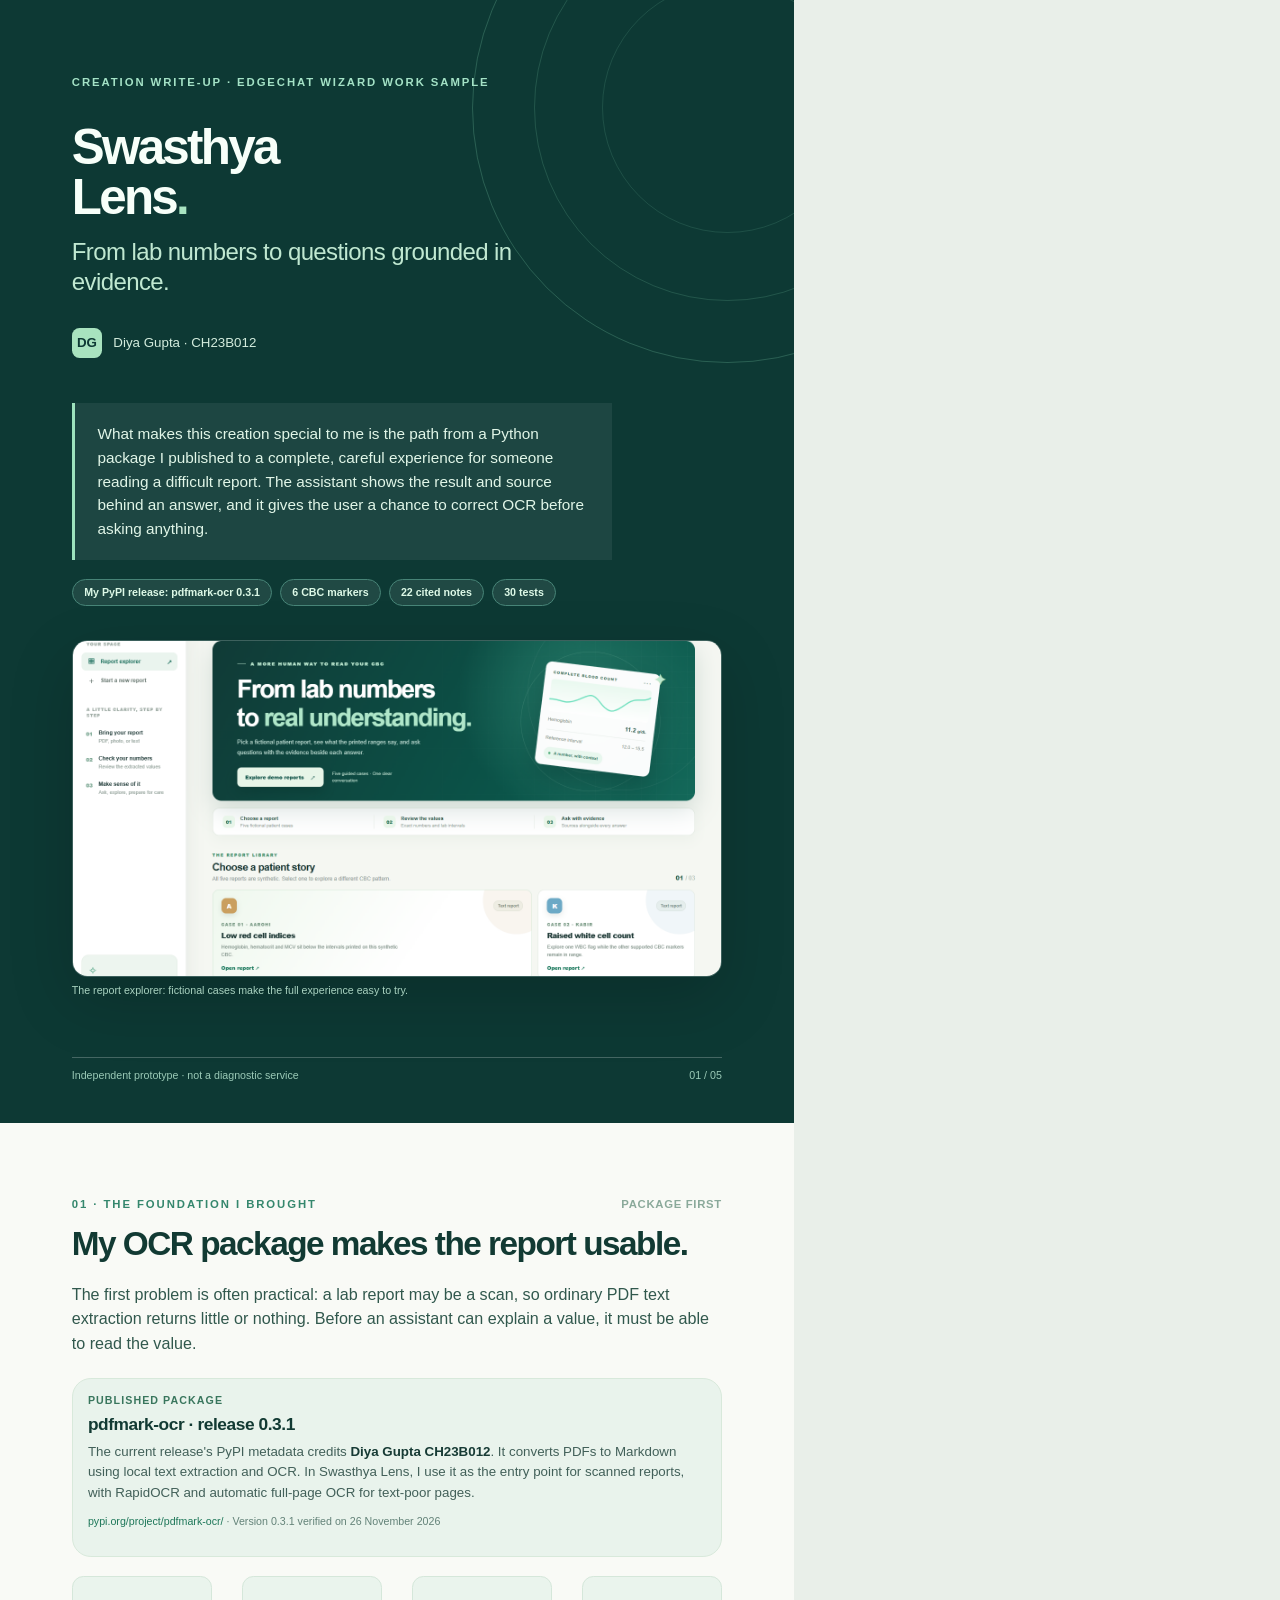
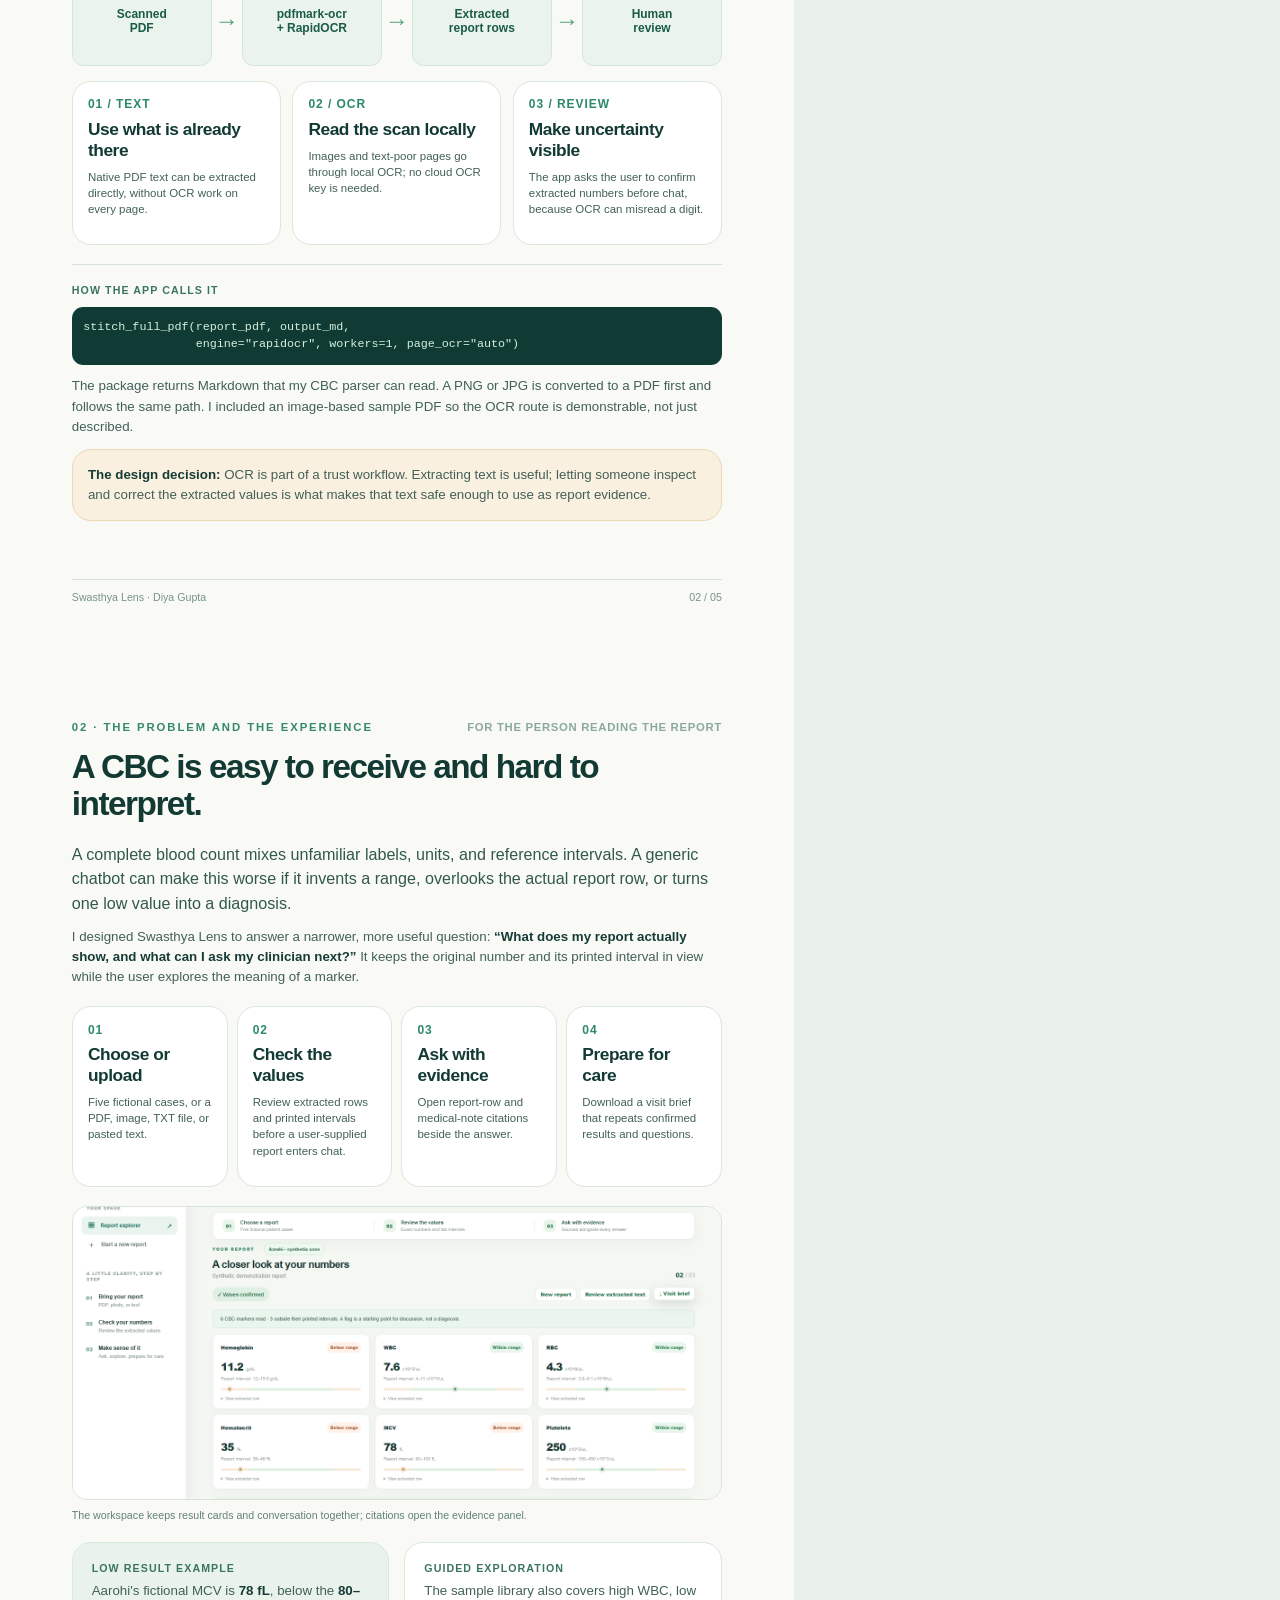
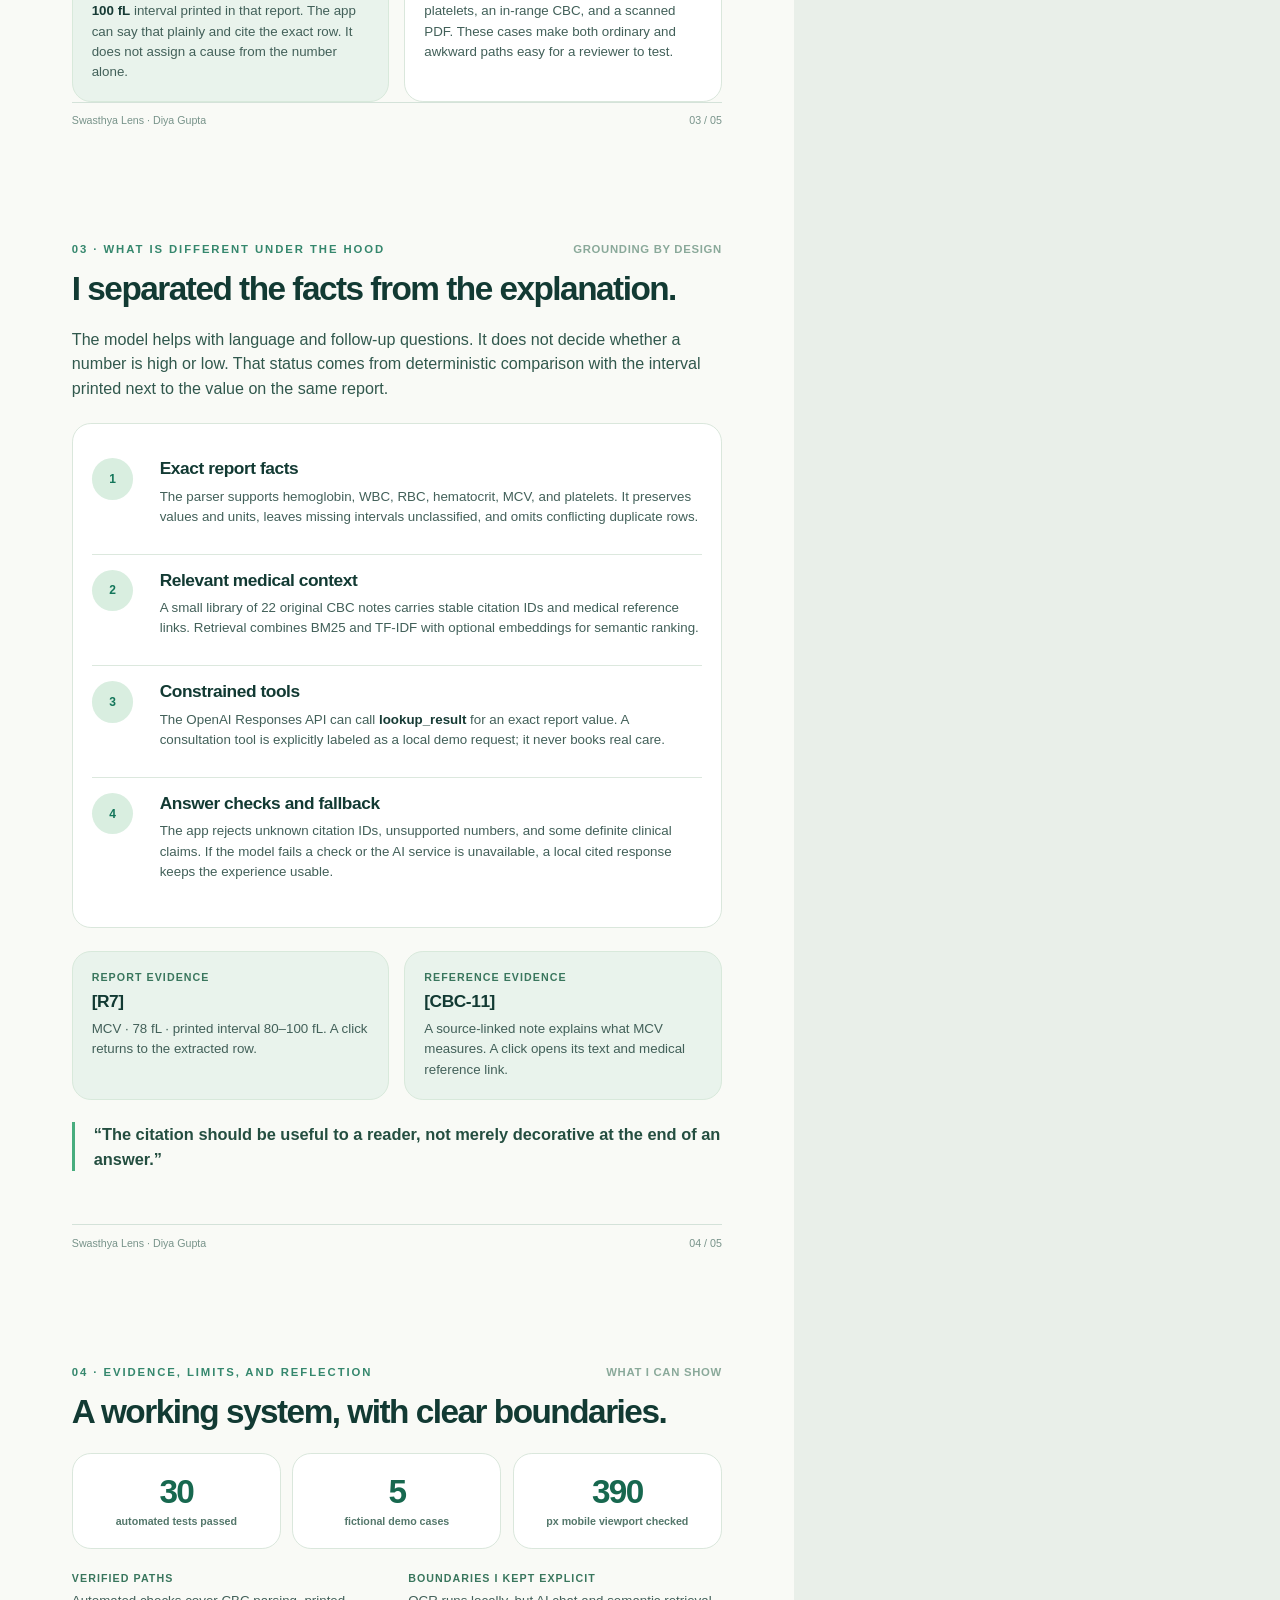
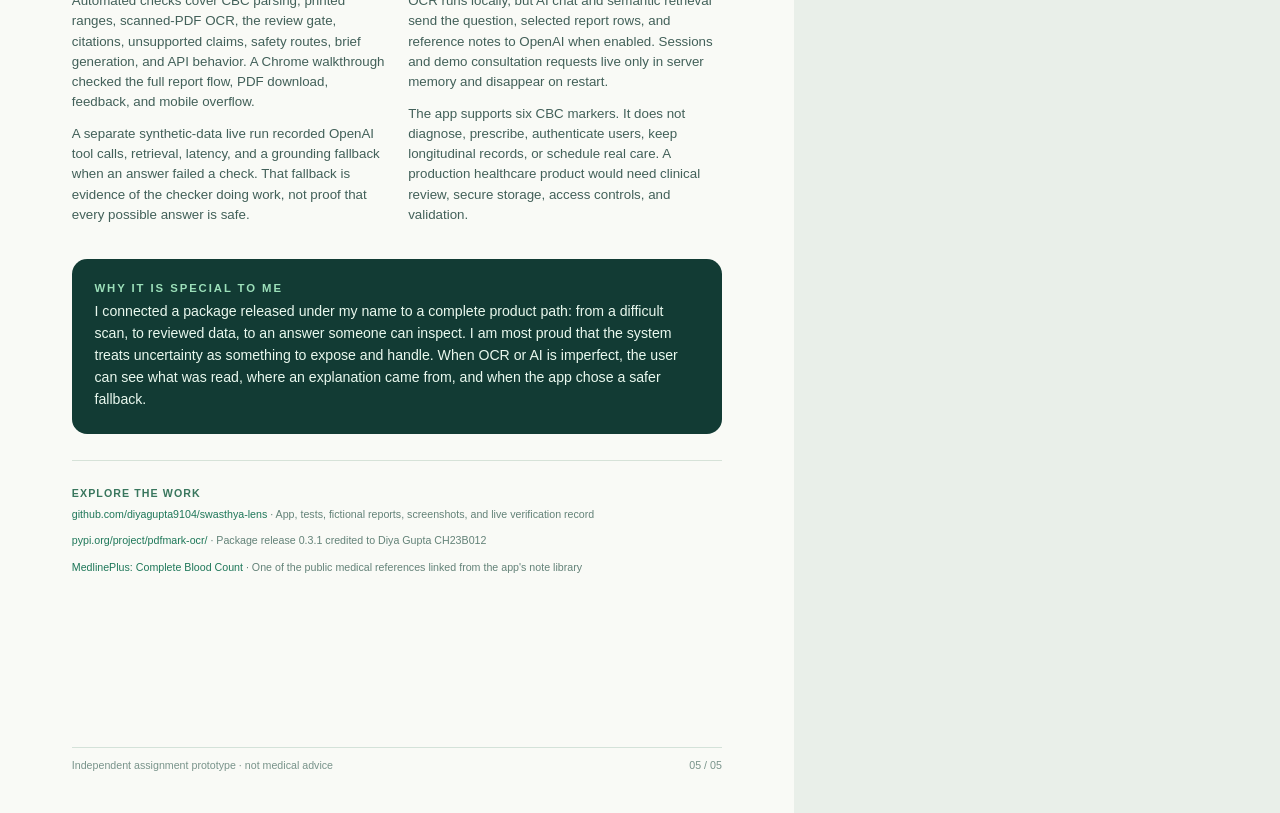
==== docs/creation_writeup.html @ 500e6392 "Add Diya Gupta creation write-up PDF" ====
<!doctype html>
<html lang="en">
<head>
<meta charset="utf-8">
<title>Swasthya Lens — Creation Write-up by Diya Gupta</title>
<style>
  @page { size: A4; margin: 0; }
  * { box-sizing: border-box; }
  html, body { margin: 0; padding: 0; font-family: "Segoe UI", Arial, sans-serif; color: #173b35; }
  body { background: #e9efe9; }
  .page { width: 210mm; height: 297mm; overflow: hidden; page-break-after: always; position: relative; background: #f9faf6; padding: 20mm 19mm 16mm; }
  .page:last-child { page-break-after: auto; }
  .dark { background: #0d3934; color: #f4fbf5; }
  .kicker { text-transform: uppercase; letter-spacing: .17em; font-size: 8.5pt; font-weight: 800; color: #35876d; }
  .dark .kicker { color: #a4e2c6; }
  h1 { margin: 9mm 0 0; font-size: 37pt; letter-spacing: -.055em; line-height: 1.02; color: #f7fff9; }
  h2 { margin: 4mm 0 5mm; font-size: 25pt; letter-spacing: -.045em; line-height: 1.13; color: #123a33; }
  h3 { margin: 0 0 2mm; font-size: 13pt; letter-spacing: -.025em; color: #123a33; }
  p { margin: 0 0 3mm; font-size: 10pt; line-height: 1.52; color: #426059; }
  strong { color: #173b35; }
  .dark strong { color: #f4fbf5; }
  .lead { font-size: 12.1pt; line-height: 1.52; color: #31584d; }
  .dark .lead { color: #d5eee1; }
  .rule { height: 1px; background: #d6e2d8; margin: 7mm 0; }
  .eyebrow-row { display: flex; justify-content: space-between; align-items: center; }
  .page-tag { color: #8aa99a; font-size: 8.5pt; font-weight: 700; letter-spacing: .06em; text-transform: uppercase; }
  .num { font-size: 10pt; font-weight: 800; color: #2c8468; }
  .footer { position: absolute; bottom: 11mm; left: 19mm; right: 19mm; display: flex; justify-content: space-between; border-top: 1px solid #d4e2d9; padding-top: 3mm; color: #78938a; font-size: 8pt; }
  .dark .footer { border-color: rgba(255,255,255,.23); color: #9bcab7; }
  .chip-row { display: flex; gap: 2mm; flex-wrap: wrap; margin: 5mm 0 0; }
  .chip { border-radius: 30px; border: 1px solid #d7e5db; padding: 1.8mm 3mm; color: #2b6b56; background: #ecf6ee; font-size: 8pt; font-weight: 750; }
  .dark .chip { color: #ddf9e7; border-color: #478477; background: rgba(255,255,255,.08); }
  .box { border: 1px solid #dae7dc; background: #fff; border-radius: 5mm; padding: 5mm; }
  .soft { background: #e9f3ec; border-color: #d8e9db; }
  .amber { background: #faf0df; border-color: #ecd8b3; }
  .grid-2 { display: grid; grid-template-columns: 1fr 1fr; gap: 4mm; }
  .grid-3 { display: grid; grid-template-columns: repeat(3, 1fr); gap: 3mm; }
  .step-num { font-size: 9pt; font-weight: 900; color: #2c8a69; letter-spacing: .08em; margin-bottom: 2mm; }
  .mini { font-size: 8.6pt; line-height: 1.43; }
  .quote { border-left: 3px solid #48ad7e; padding-left: 5mm; font-size: 12.3pt; line-height: 1.48; color: #244e40; font-weight: 600; }
  .source { color: #638278; font-size: 8pt; line-height: 1.4; }
  a { color: #1e7759; text-decoration: none; }
  .dark a { color: #b3eed0; }
  .cover-orbit { position: absolute; width: 135mm; height: 135mm; border: 1px solid rgba(147,233,189,.22); border-radius: 50%; right: -50mm; top: -39mm; }
  .cover-orbit:before { content: ""; position: absolute; inset: 16mm; border: 1px solid rgba(147,233,189,.16); border-radius: 50%; }
  .cover-orbit:after { content: ""; position: absolute; inset: 34mm; border: 1px solid rgba(147,233,189,.13); border-radius: 50%; }
  .cover-intro { max-width: 143mm; position: relative; z-index: 2; }
  .cover-sub { font-size: 18pt; font-weight: 500; line-height: 1.25; color: #c0e8d1; letter-spacing: -.025em; margin-top: 4mm; }
  .byline { display: flex; align-items: center; gap: 3mm; margin: 8mm 0 0; font-size: 10pt; color: #d3ecdd; }
  .byline-mark { width: 8mm; height: 8mm; display: inline-grid; place-items: center; background: #a8e3bf; color: #0d3934; border-radius: 2mm; font-weight: 900; }
  .cover-statement { margin: 12mm 0 0; padding: 5mm 6mm; border-left: 3px solid #9de2bd; background: rgba(255,255,255,.065); color: #e1f6e8; font-size: 11.5pt; line-height: 1.55; }
  .cover-shot { margin-top: 9mm; height: 89mm; overflow: hidden; border: 1px solid rgba(255,255,255,.2); border-radius: 4mm; box-shadow: 0 6mm 17mm rgba(0,0,0,.17); }
  .cover-shot img { width: 100%; height: 100%; object-fit: cover; object-position: center 14%; display: block; }
  .cover-caption { color: #a9d2c0; margin-top: 2mm; font-size: 8pt; }
  .flow { display: grid; grid-template-columns: 1fr 8mm 1fr 8mm 1fr 8mm 1fr; align-items: center; margin: 6mm 0; }
  .flow-node { min-height: 24mm; border-radius: 3mm; background: #eaf4ed; padding: 4mm 2mm; text-align: center; color: #1b5b48; font-size: 9pt; font-weight: 750; display: grid; place-items: center; border: 1px solid #d5e7da; }
  .flow-arrow { text-align: center; font-size: 18pt; color: #54a27a; }
  .code { font-family: Consolas, "Courier New", monospace; font-size: 8.8pt; white-space: pre-wrap; line-height: 1.5; color: #d4f0de; background: #103b34; border-radius: 3mm; padding: 4mm; margin: 4mm 0; }
  .label { color: #39765d; font-size: 8pt; font-weight: 800; letter-spacing: .1em; text-transform: uppercase; margin: 0 0 2mm; }
  .journey { margin: 5mm 0; display: grid; grid-template-columns: repeat(4,1fr); gap: 2.4mm; }
  .journey .box { min-height: 40mm; padding: 4mm; }
  .screenshot { width: 100%; display: block; border: 1px solid #d8e3d9; border-radius: 3mm; }
  .screenshot-frame { height: 91mm; overflow: hidden; border-radius: 4mm; background: #e5ede6; border: 1px solid #d8e3d9; margin-top: 4mm; }
  .screenshot-frame img { width: 100%; display: block; margin-top: -13mm; }
  .tech-line { display: grid; grid-template-columns: 15mm 1fr; gap: 3mm; padding: 4mm 0; border-bottom: 1px solid #dce8de; }
  .tech-line:last-child { border-bottom: 0; }
  .tech-index { width: 11mm; height: 11mm; display: grid; place-items: center; background: #d9eee0; border-radius: 50%; color: #13765a; font-weight: 900; font-size: 9pt; }
  .evidence { display: grid; grid-template-columns: 1fr 1fr; gap: 4mm; margin: 6mm 0; }
  .evidence .box { min-height: 35mm; }
  .metric { text-align: center; padding: 5mm 2mm; }
  .metric b { display: block; font-size: 25pt; color: #17684f; letter-spacing: -.05em; }
  .metric span { font-size: 8pt; color: #54776b; font-weight: 700; }
  .two-col-text { display: grid; grid-template-columns: 1fr 1fr; gap: 6mm; }
  .closing { margin-top: 6mm; background: #123b34; padding: 6mm; border-radius: 4mm; color: #e9f8ee; }
  .closing p { color: #e9f8ee; font-size: 10.6pt; line-height: 1.55; margin: 0; }
  .package .box { padding: 4mm; }
  .package .flow { margin: 4mm 0; }
  .package .rule { margin: 5mm 0; }
  .package .code { margin: 3mm 0; padding: 3mm; }
  .experience .journey .box { min-height: 34mm; }
  .experience .screenshot-frame { height: 78mm; }
</style>
</head>
<body>

<section class="page dark">
  <div class="cover-orbit"></div>
  <div class="cover-intro">
    <div class="kicker">Creation write-up · Edgechat Wizard work sample</div>
    <h1>Swasthya<br>Lens<span style="color:#a8e4c1">.</span></h1>
    <div class="cover-sub">From lab numbers to questions grounded in evidence.</div>
    <div class="byline"><span class="byline-mark">DG</span> Diya Gupta · CH23B012</div>
    <div class="cover-statement">What makes this creation special to me is the path from a Python package I published to a complete, careful experience for someone reading a difficult report. The assistant shows the result and source behind an answer, and it gives the user a chance to correct OCR before asking anything.</div>
    <div class="chip-row">
      <span class="chip">My PyPI release: pdfmark-ocr 0.3.1</span>
      <span class="chip">6 CBC markers</span>
      <span class="chip">22 cited notes</span>
      <span class="chip">30 tests</span>
    </div>
  </div>
  <div class="cover-shot"><img src="screenshot-home.png" alt="Swasthya Lens report explorer"></div>
  <div class="cover-caption">The report explorer: fictional cases make the full experience easy to try.</div>
  <div class="footer"><span>Independent prototype · not a diagnostic service</span><span>01 / 05</span></div>
</section>

<section class="page package">
  <div class="eyebrow-row"><span class="kicker">01 · The foundation I brought</span><span class="page-tag">Package first</span></div>
  <h2>My OCR package makes the report usable.</h2>
  <p class="lead">The first problem is often practical: a lab report may be a scan, so ordinary PDF text extraction returns little or nothing. Before an assistant can explain a value, it must be able to read the value.</p>
  <div class="box soft" style="margin:6mm 0 5mm">
    <div class="label">Published package</div>
    <h3>pdfmark-ocr · release 0.3.1</h3>
    <p>The current release's PyPI metadata credits <strong>Diya Gupta CH23B012</strong>. It converts PDFs to Markdown using local text extraction and OCR. In Swasthya Lens, I use it as the entry point for scanned reports, with RapidOCR and automatic full-page OCR for text-poor pages.</p>
    <p class="source"><a href="https://pypi.org/project/pdfmark-ocr/">pypi.org/project/pdfmark-ocr/</a> · Version 0.3.1 verified on 26 November 2026</p>
  </div>
  <div class="flow">
    <div class="flow-node">Scanned<br>PDF</div><div class="flow-arrow">→</div>
    <div class="flow-node">pdfmark-ocr<br>+ RapidOCR</div><div class="flow-arrow">→</div>
    <div class="flow-node">Extracted<br>report rows</div><div class="flow-arrow">→</div>
    <div class="flow-node">Human<br>review</div>
  </div>
  <div class="grid-3">
    <div class="box"><div class="step-num">01 / TEXT</div><h3>Use what is already there</h3><p class="mini">Native PDF text can be extracted directly, without OCR work on every page.</p></div>
    <div class="box"><div class="step-num">02 / OCR</div><h3>Read the scan locally</h3><p class="mini">Images and text-poor pages go through local OCR; no cloud OCR key is needed.</p></div>
    <div class="box"><div class="step-num">03 / REVIEW</div><h3>Make uncertainty visible</h3><p class="mini">The app asks the user to confirm extracted numbers before chat, because OCR can misread a digit.</p></div>
  </div>
  <div class="rule"></div>
  <div class="label">How the app calls it</div>
  <div class="code">stitch_full_pdf(report_pdf, output_md,
                engine="rapidocr", workers=1, page_ocr="auto")</div>
  <p>The package returns Markdown that my CBC parser can read. A PNG or JPG is converted to a PDF first and follows the same path. I included an image-based sample PDF so the OCR route is demonstrable, not just described.</p>
  <div class="box amber" style="margin-top:3mm">
    <p style="margin:0"><strong>The design decision:</strong> OCR is part of a trust workflow. Extracting text is useful; letting someone inspect and correct the extracted values is what makes that text safe enough to use as report evidence.</p>
  </div>
  <div class="footer"><span>Swasthya Lens · Diya Gupta</span><span>02 / 05</span></div>
</section>

<section class="page experience">
  <div class="eyebrow-row"><span class="kicker">02 · The problem and the experience</span><span class="page-tag">For the person reading the report</span></div>
  <h2>A CBC is easy to receive and hard to interpret.</h2>
  <p class="lead">A complete blood count mixes unfamiliar labels, units, and reference intervals. A generic chatbot can make this worse if it invents a range, overlooks the actual report row, or turns one low value into a diagnosis.</p>
  <p>I designed Swasthya Lens to answer a narrower, more useful question: <strong>“What does my report actually show, and what can I ask my clinician next?”</strong> It keeps the original number and its printed interval in view while the user explores the meaning of a marker.</p>
  <div class="journey">
    <div class="box"><div class="step-num">01</div><h3>Choose or upload</h3><p class="mini">Five fictional cases, or a PDF, image, TXT file, or pasted text.</p></div>
    <div class="box"><div class="step-num">02</div><h3>Check the values</h3><p class="mini">Review extracted rows and printed intervals before a user-supplied report enters chat.</p></div>
    <div class="box"><div class="step-num">03</div><h3>Ask with evidence</h3><p class="mini">Open report-row and medical-note citations beside the answer.</p></div>
    <div class="box"><div class="step-num">04</div><h3>Prepare for care</h3><p class="mini">Download a visit brief that repeats confirmed results and questions.</p></div>
  </div>
  <div class="screenshot-frame"><img src="screenshot-workspace.png" alt="Results, chat, and evidence panel"></div>
  <p class="source" style="margin-top:2mm">The workspace keeps result cards and conversation together; citations open the evidence panel.</p>
  <div class="grid-2" style="margin-top:5mm">
    <div class="box soft"><div class="label">Low result example</div><p style="margin:0">Aarohi's fictional MCV is <strong>78 fL</strong>, below the <strong>80–100 fL</strong> interval printed in that report. The app can say that plainly and cite the exact row. It does not assign a cause from the number alone.</p></div>
    <div class="box"><div class="label">Guided exploration</div><p style="margin:0">The sample library also covers high WBC, low platelets, an in-range CBC, and a scanned PDF. These cases make both ordinary and awkward paths easy for a reviewer to test.</p></div>
  </div>
  <div class="footer"><span>Swasthya Lens · Diya Gupta</span><span>03 / 05</span></div>
</section>

<section class="page">
  <div class="eyebrow-row"><span class="kicker">03 · What is different under the hood</span><span class="page-tag">Grounding by design</span></div>
  <h2>I separated the facts from the explanation.</h2>
  <p class="lead">The model helps with language and follow-up questions. It does not decide whether a number is high or low. That status comes from deterministic comparison with the interval printed next to the value on the same report.</p>
  <div class="box" style="margin-top:6mm">
    <div class="tech-line"><div class="tech-index">1</div><div><h3>Exact report facts</h3><p>The parser supports hemoglobin, WBC, RBC, hematocrit, MCV, and platelets. It preserves values and units, leaves missing intervals unclassified, and omits conflicting duplicate rows.</p></div></div>
    <div class="tech-line"><div class="tech-index">2</div><div><h3>Relevant medical context</h3><p>A small library of 22 original CBC notes carries stable citation IDs and medical reference links. Retrieval combines BM25 and TF-IDF with optional embeddings for semantic ranking.</p></div></div>
    <div class="tech-line"><div class="tech-index">3</div><div><h3>Constrained tools</h3><p>The OpenAI Responses API can call <strong>lookup_result</strong> for an exact report value. A consultation tool is explicitly labeled as a local demo request; it never books real care.</p></div></div>
    <div class="tech-line"><div class="tech-index">4</div><div><h3>Answer checks and fallback</h3><p>The app rejects unknown citation IDs, unsupported numbers, and some definite clinical claims. If the model fails a check or the AI service is unavailable, a local cited response keeps the experience usable.</p></div></div>
  </div>
  <div class="evidence">
    <div class="box soft"><div class="label">Report evidence</div><h3>[R7]</h3><p style="margin:0">MCV · 78 fL · printed interval 80–100 fL. A click returns to the extracted row.</p></div>
    <div class="box soft"><div class="label">Reference evidence</div><h3>[CBC-11]</h3><p style="margin:0">A source-linked note explains what MCV measures. A click opens its text and medical reference link.</p></div>
  </div>
  <div class="quote">“The citation should be useful to a reader, not merely decorative at the end of an answer.”</div>
  <div class="footer"><span>Swasthya Lens · Diya Gupta</span><span>04 / 05</span></div>
</section>

<section class="page">
  <div class="eyebrow-row"><span class="kicker">04 · Evidence, limits, and reflection</span><span class="page-tag">What I can show</span></div>
  <h2>A working system, with clear boundaries.</h2>
  <div class="grid-3" style="margin:6mm 0">
    <div class="box metric"><b>30</b><span>automated tests passed</span></div>
    <div class="box metric"><b>5</b><span>fictional demo cases</span></div>
    <div class="box metric"><b>390</b><span>px mobile viewport checked</span></div>
  </div>
  <div class="two-col-text">
    <div>
      <div class="label">Verified paths</div>
      <p>Automated checks cover CBC parsing, printed ranges, scanned-PDF OCR, the review gate, citations, unsupported claims, safety routes, brief generation, and API behavior. A Chrome walkthrough checked the full report flow, PDF download, feedback, and mobile overflow.</p>
      <p>A separate synthetic-data live run recorded OpenAI tool calls, retrieval, latency, and a grounding fallback when an answer failed a check. That fallback is evidence of the checker doing work, not proof that every possible answer is safe.</p>
    </div>
    <div>
      <div class="label">Boundaries I kept explicit</div>
      <p>OCR runs locally, but AI chat and semantic retrieval send the question, selected report rows, and reference notes to OpenAI when enabled. Sessions and demo consultation requests live only in server memory and disappear on restart.</p>
      <p>The app supports six CBC markers. It does not diagnose, prescribe, authenticate users, keep longitudinal records, or schedule real care. A production healthcare product would need clinical review, secure storage, access controls, and validation.</p>
    </div>
  </div>
  <div class="closing">
    <div class="kicker" style="color:#9ce0ba; margin-bottom:2mm">Why it is special to me</div>
    <p>I connected a package released under my name to a complete product path: from a difficult scan, to reviewed data, to an answer someone can inspect. I am most proud that the system treats uncertainty as something to expose and handle. When OCR or AI is imperfect, the user can see what was read, where an explanation came from, and when the app chose a safer fallback.</p>
  </div>
  <div class="rule"></div>
  <div class="label">Explore the work</div>
  <p class="source"><a href="https://github.com/diyagupta9104/swasthya-lens">github.com/diyagupta9104/swasthya-lens</a> · App, tests, fictional reports, screenshots, and live verification record</p>
  <p class="source"><a href="https://pypi.org/project/pdfmark-ocr/">pypi.org/project/pdfmark-ocr/</a> · Package release 0.3.1 credited to Diya Gupta CH23B012</p>
  <p class="source"><a href="https://medlineplus.gov/lab-tests/complete-blood-count-cbc/">MedlinePlus: Complete Blood Count</a> · One of the public medical references linked from the app's note library</p>
  <div class="footer"><span>Independent assignment prototype · not medical advice</span><span>05 / 05</span></div>
</section>

</body>
</html>
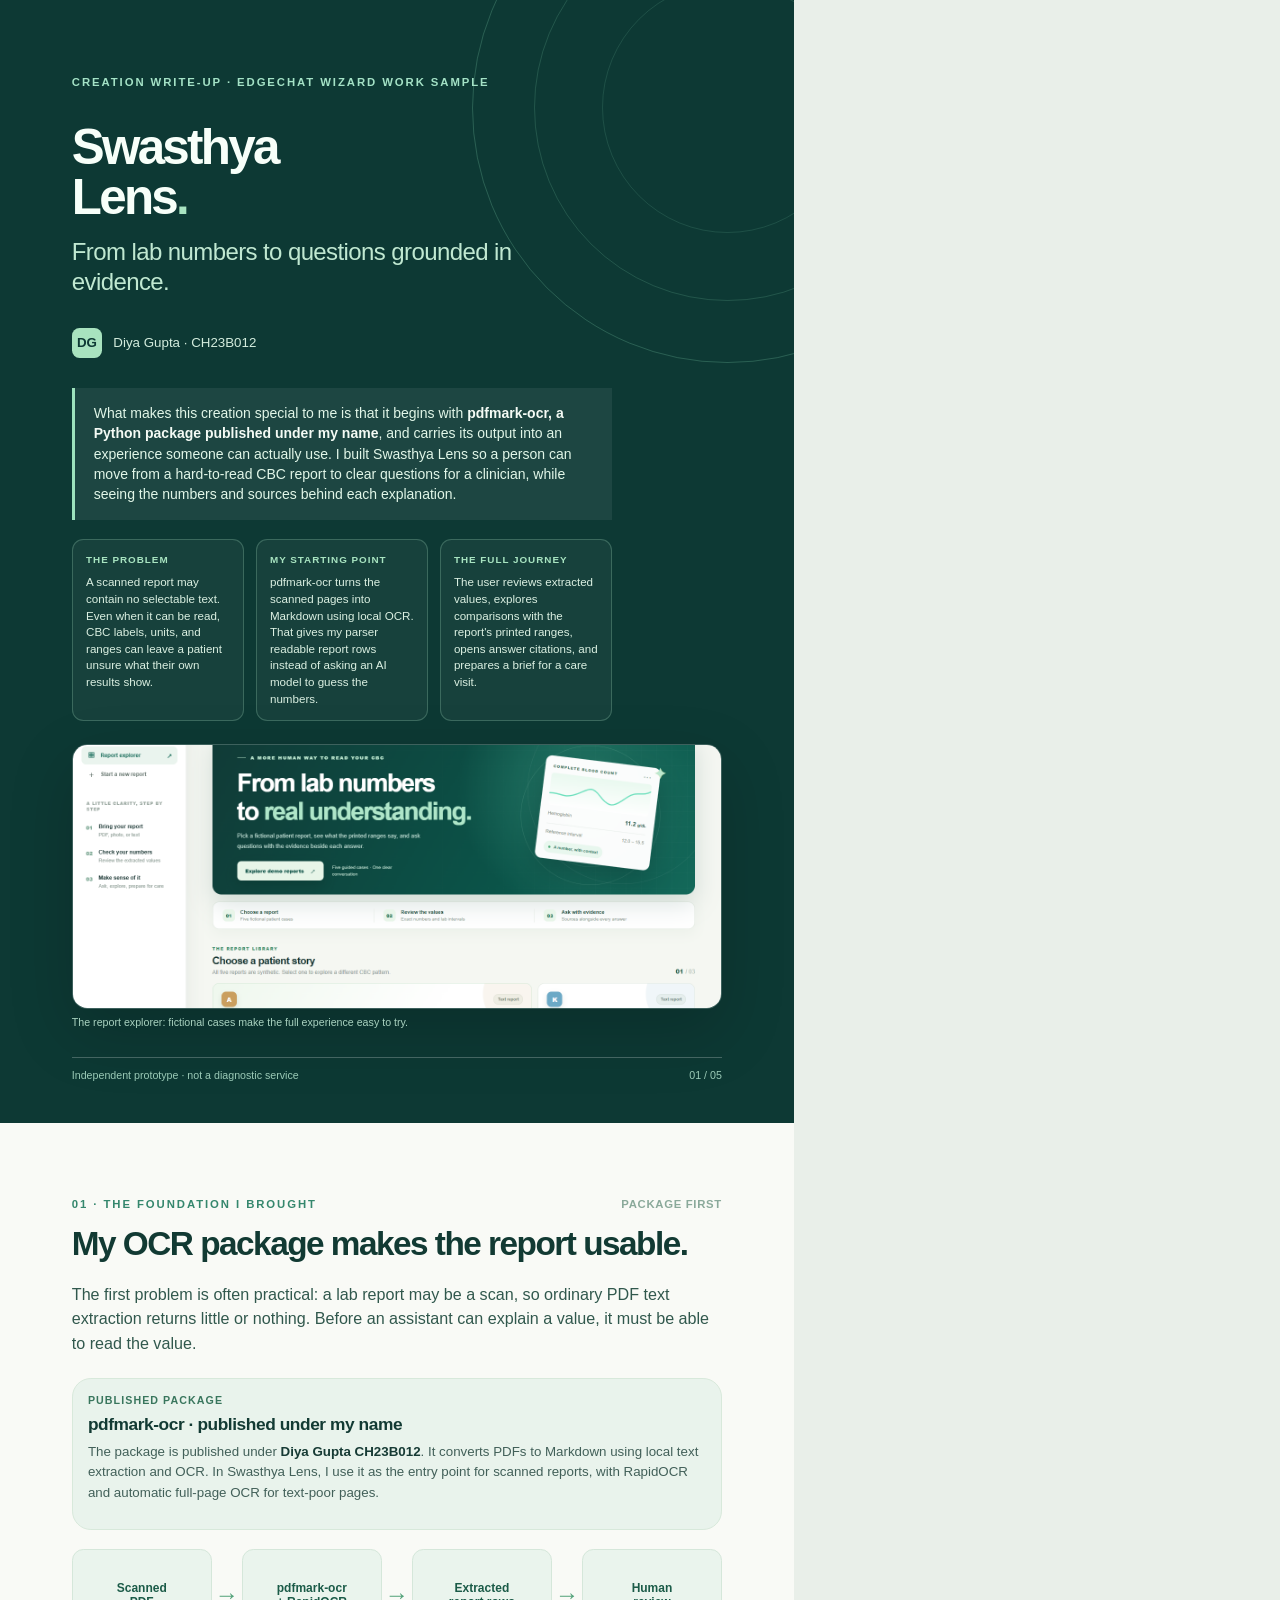
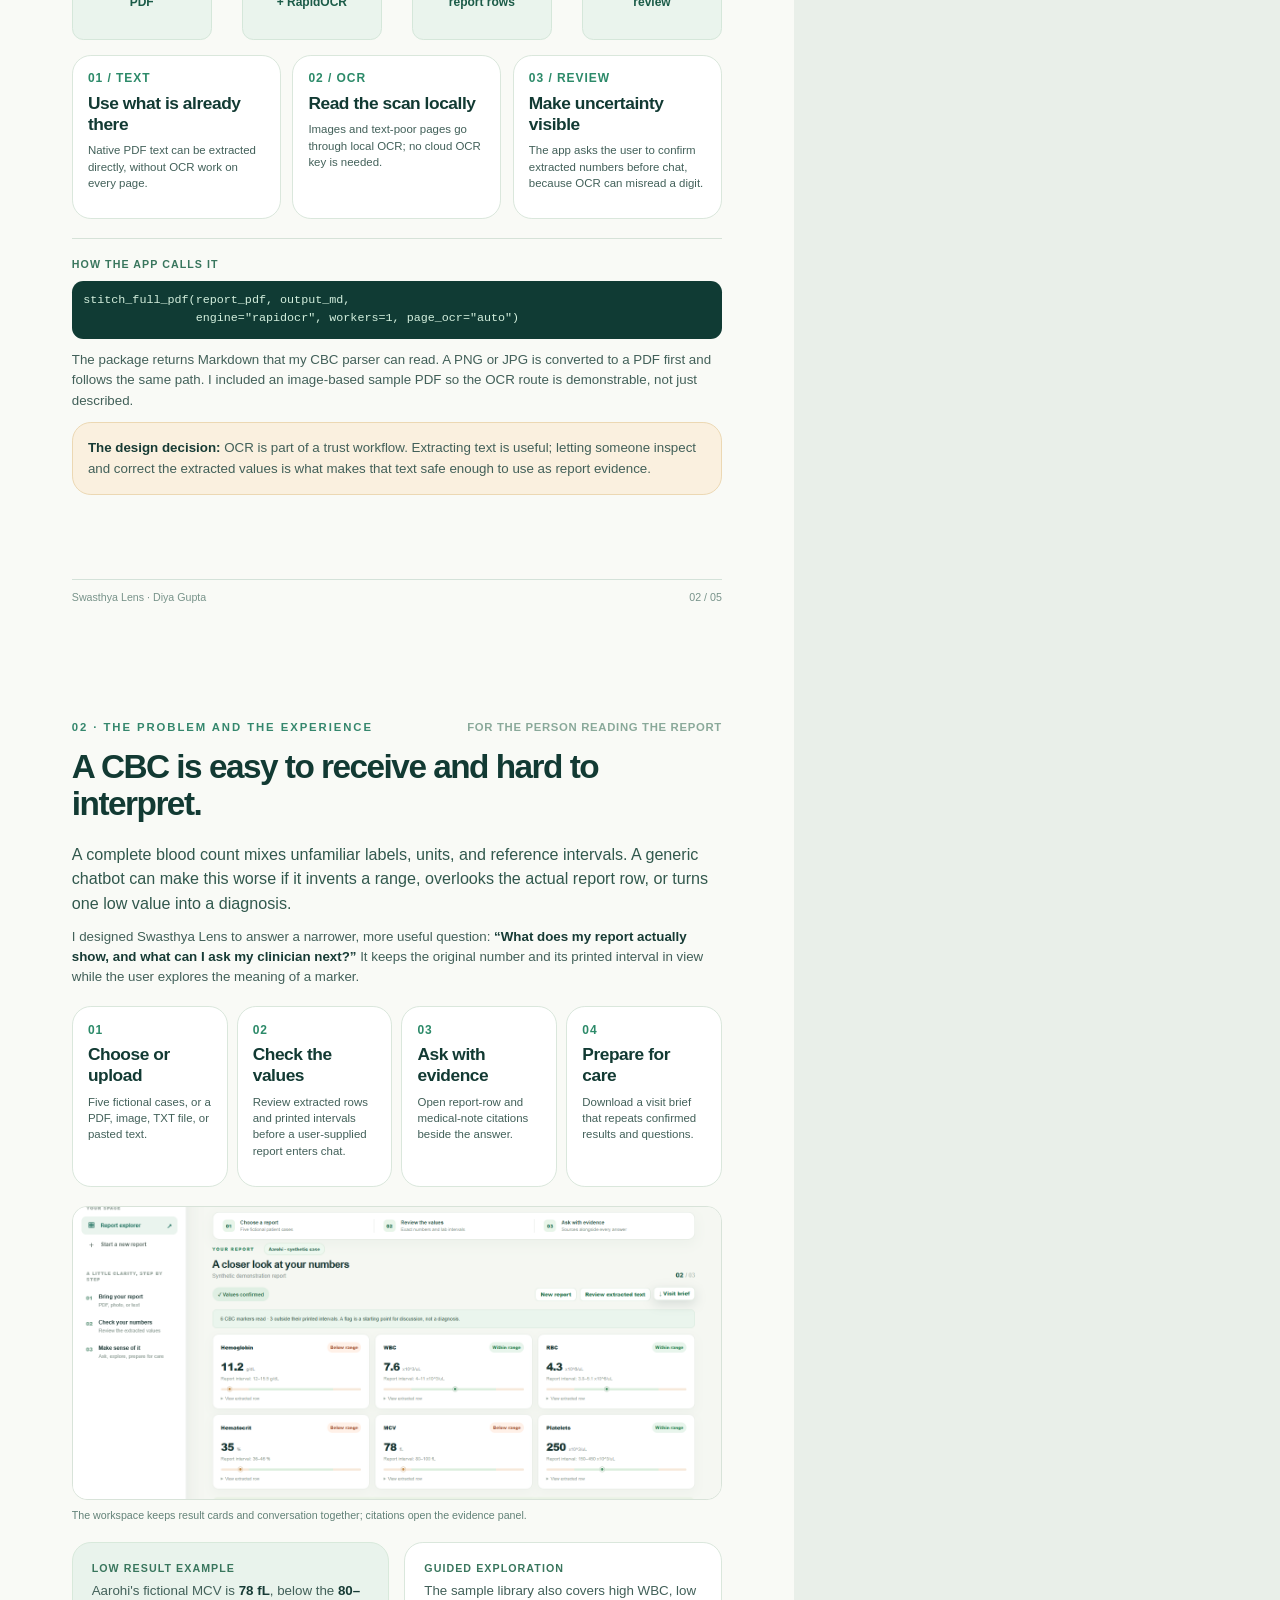
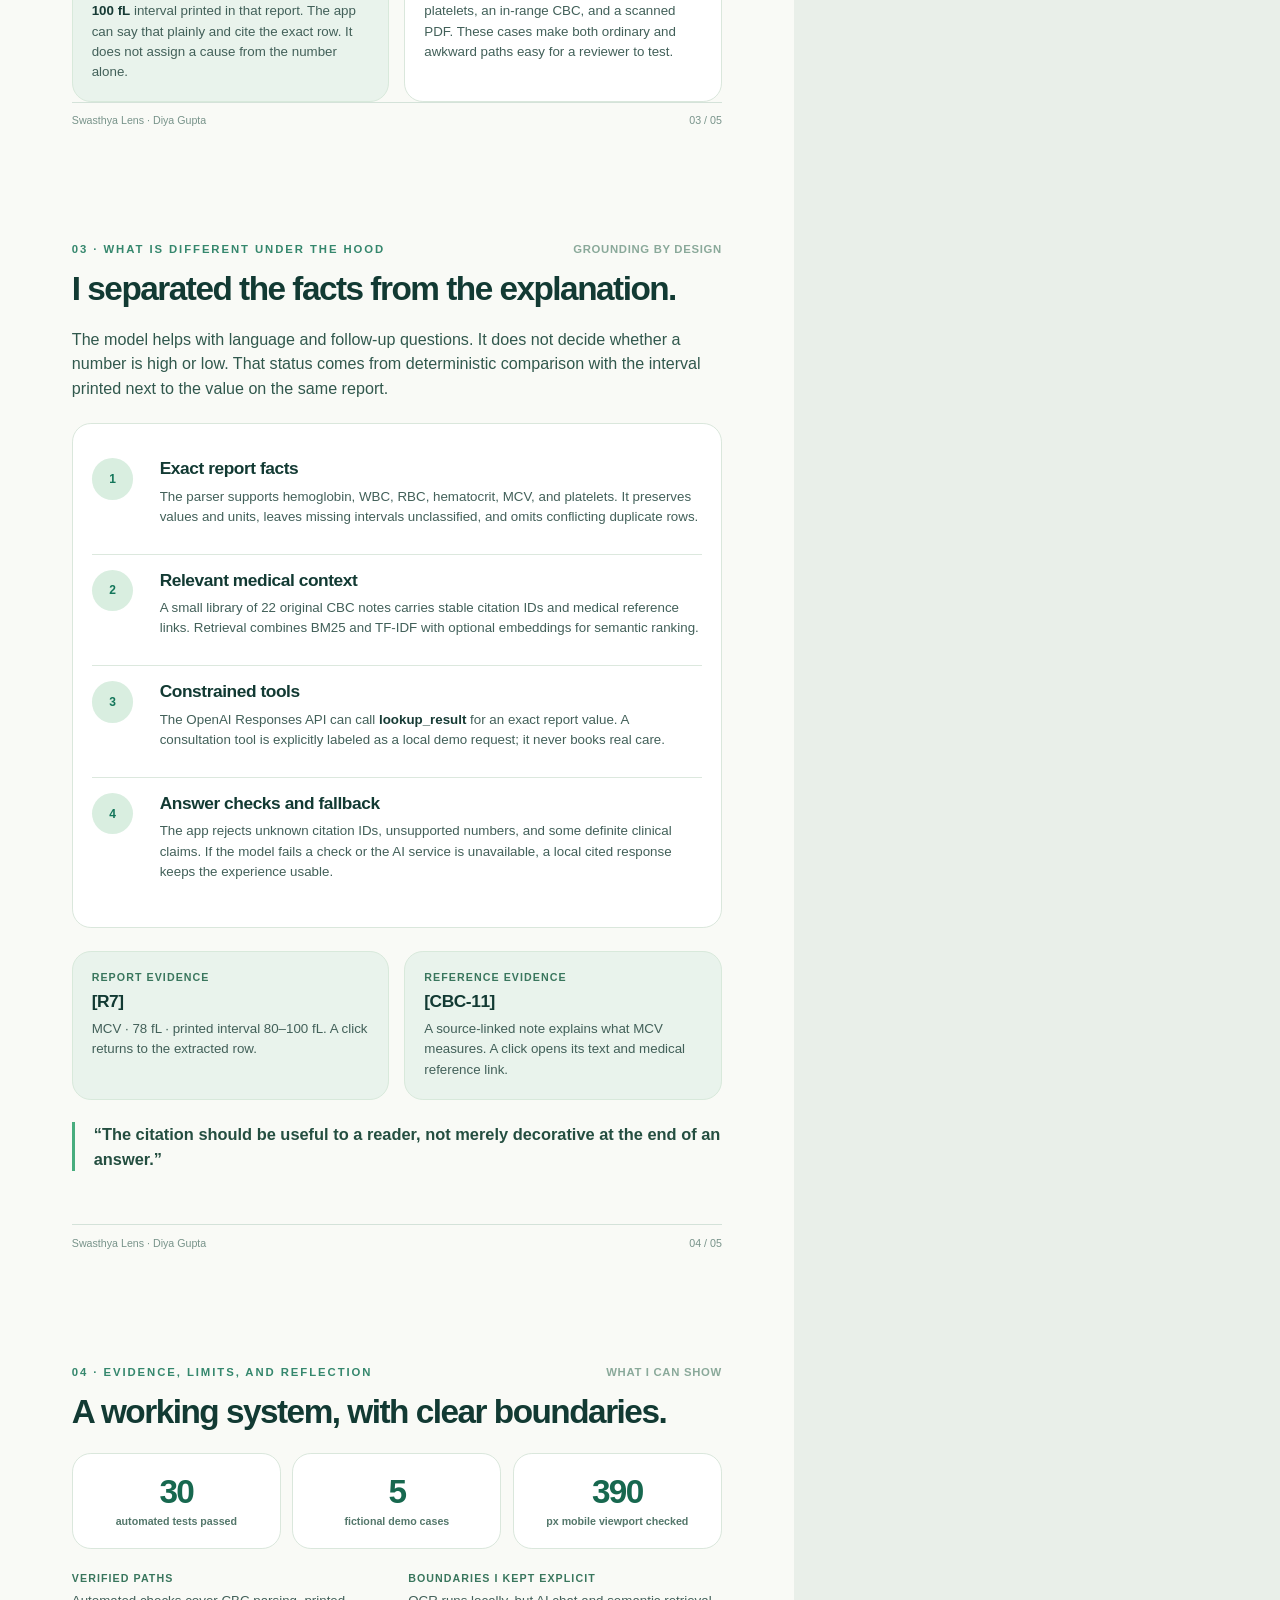
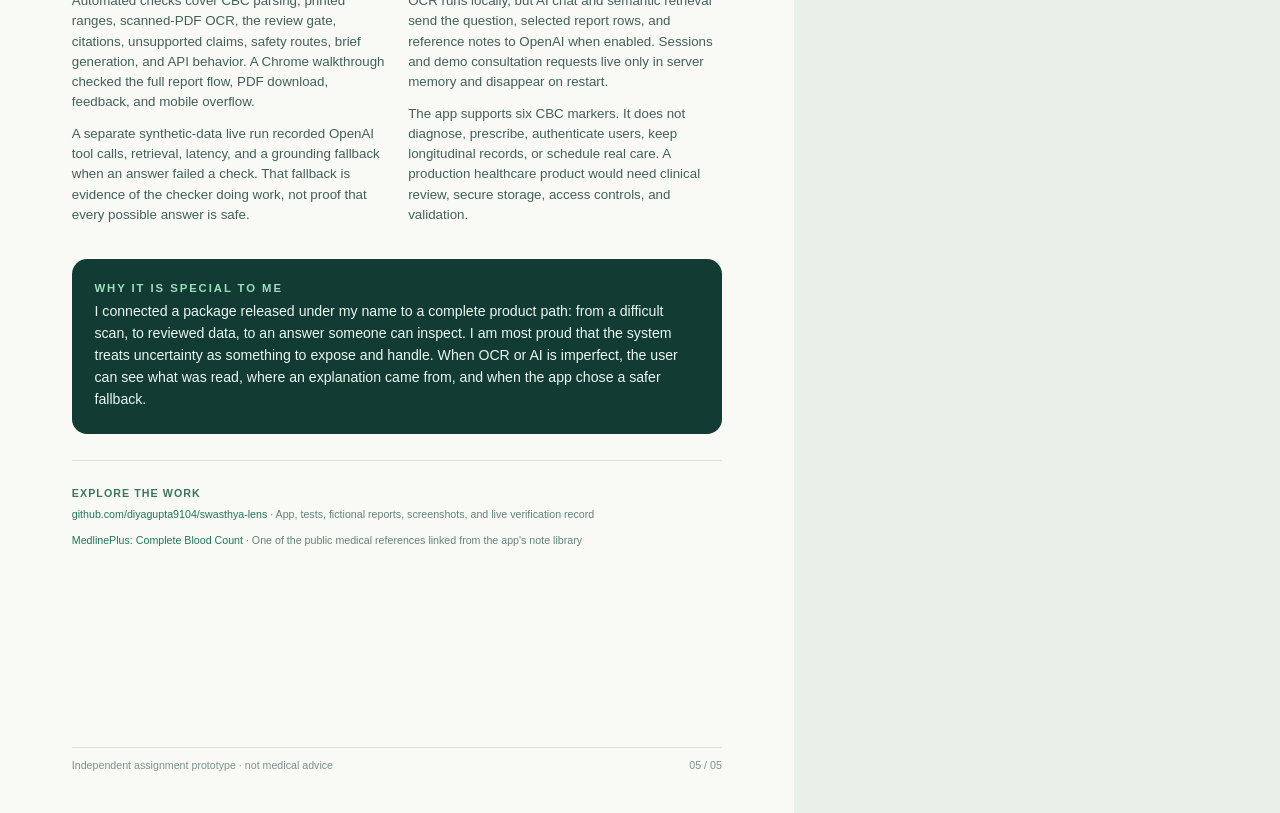
==== commit 1bd3479b: "Clarify package story on write-up cover" ====
--- a/docs/creation_writeup.html
+++ b/docs/creation_writeup.html
@@ -48,8 +48,11 @@
   .cover-sub { font-size: 18pt; font-weight: 500; line-height: 1.25; color: #c0e8d1; letter-spacing: -.025em; margin-top: 4mm; }
   .byline { display: flex; align-items: center; gap: 3mm; margin: 8mm 0 0; font-size: 10pt; color: #d3ecdd; }
   .byline-mark { width: 8mm; height: 8mm; display: inline-grid; place-items: center; background: #a8e3bf; color: #0d3934; border-radius: 2mm; font-weight: 900; }
-  .cover-statement { margin: 12mm 0 0; padding: 5mm 6mm; border-left: 3px solid #9de2bd; background: rgba(255,255,255,.065); color: #e1f6e8; font-size: 11.5pt; line-height: 1.55; }
-  .cover-shot { margin-top: 9mm; height: 89mm; overflow: hidden; border: 1px solid rgba(255,255,255,.2); border-radius: 4mm; box-shadow: 0 6mm 17mm rgba(0,0,0,.17); }
+  .cover-statement { margin: 8mm 0 0; padding: 4mm 5mm; border-left: 3px solid #9de2bd; background: rgba(255,255,255,.065); color: #e1f6e8; font-size: 10.5pt; line-height: 1.45; }
+  .cover-points { display: grid; grid-template-columns: repeat(3, 1fr); gap: 3mm; margin-top: 5mm; }
+  .cover-point { min-height: 40mm; border: 1px solid rgba(177,232,201,.24); border-radius: 3mm; padding: 3.5mm; background: rgba(255,255,255,.045); color: #dbf0e2; font-size: 8.7pt; line-height: 1.43; }
+  .cover-point b { display: block; color: #a8e4c1; text-transform: uppercase; font-size: 7.4pt; letter-spacing: .1em; margin-bottom: 2mm; }
+  .cover-shot { margin-top: 6mm; height: 70mm; overflow: hidden; border: 1px solid rgba(255,255,255,.2); border-radius: 4mm; box-shadow: 0 6mm 17mm rgba(0,0,0,.17); }
   .cover-shot img { width: 100%; height: 100%; object-fit: cover; object-position: center 14%; display: block; }
   .cover-caption { color: #a9d2c0; margin-top: 2mm; font-size: 8pt; }
   .flow { display: grid; grid-template-columns: 1fr 8mm 1fr 8mm 1fr 8mm 1fr; align-items: center; margin: 6mm 0; }
@@ -90,12 +93,11 @@
     <h1>Swasthya<br>Lens<span style="color:#a8e4c1">.</span></h1>
     <div class="cover-sub">From lab numbers to questions grounded in evidence.</div>
     <div class="byline"><span class="byline-mark">DG</span> Diya Gupta · CH23B012</div>
-    <div class="cover-statement">What makes this creation special to me is the path from a Python package I published to a complete, careful experience for someone reading a difficult report. The assistant shows the result and source behind an answer, and it gives the user a chance to correct OCR before asking anything.</div>
-    <div class="chip-row">
-      <span class="chip">My PyPI release: pdfmark-ocr 0.3.1</span>
-      <span class="chip">6 CBC markers</span>
-      <span class="chip">22 cited notes</span>
-      <span class="chip">30 tests</span>
+    <div class="cover-statement">What makes this creation special to me is that it begins with <strong>pdfmark-ocr, a Python package published under my name</strong>, and carries its output into an experience someone can actually use. I built Swasthya Lens so a person can move from a hard-to-read CBC report to clear questions for a clinician, while seeing the numbers and sources behind each explanation.</div>
+    <div class="cover-points">
+      <div class="cover-point"><b>The problem</b>A scanned report may contain no selectable text. Even when it can be read, CBC labels, units, and ranges can leave a patient unsure what their own results show.</div>
+      <div class="cover-point"><b>My starting point</b>pdfmark-ocr turns the scanned pages into Markdown using local OCR. That gives my parser readable report rows instead of asking an AI model to guess the numbers.</div>
+      <div class="cover-point"><b>The full journey</b>The user reviews extracted values, explores comparisons with the report's printed ranges, opens answer citations, and prepares a brief for a care visit.</div>
     </div>
   </div>
   <div class="cover-shot"><img src="screenshot-home.png" alt="Swasthya Lens report explorer"></div>
@@ -109,9 +111,8 @@
   <p class="lead">The first problem is often practical: a lab report may be a scan, so ordinary PDF text extraction returns little or nothing. Before an assistant can explain a value, it must be able to read the value.</p>
   <div class="box soft" style="margin:6mm 0 5mm">
     <div class="label">Published package</div>
-    <h3>pdfmark-ocr · release 0.3.1</h3>
-    <p>The current release's PyPI metadata credits <strong>Diya Gupta CH23B012</strong>. It converts PDFs to Markdown using local text extraction and OCR. In Swasthya Lens, I use it as the entry point for scanned reports, with RapidOCR and automatic full-page OCR for text-poor pages.</p>
-    <p class="source"><a href="https://pypi.org/project/pdfmark-ocr/">pypi.org/project/pdfmark-ocr/</a> · Version 0.3.1 verified on 26 November 2026</p>
+    <h3>pdfmark-ocr · published under my name</h3>
+    <p>The package is published under <strong>Diya Gupta CH23B012</strong>. It converts PDFs to Markdown using local text extraction and OCR. In Swasthya Lens, I use it as the entry point for scanned reports, with RapidOCR and automatic full-page OCR for text-poor pages.</p>
   </div>
   <div class="flow">
     <div class="flow-node">Scanned<br>PDF</div><div class="flow-arrow">→</div>
@@ -200,7 +201,6 @@
   <div class="rule"></div>
   <div class="label">Explore the work</div>
   <p class="source"><a href="https://github.com/diyagupta9104/swasthya-lens">github.com/diyagupta9104/swasthya-lens</a> · App, tests, fictional reports, screenshots, and live verification record</p>
-  <p class="source"><a href="https://pypi.org/project/pdfmark-ocr/">pypi.org/project/pdfmark-ocr/</a> · Package release 0.3.1 credited to Diya Gupta CH23B012</p>
   <p class="source"><a href="https://medlineplus.gov/lab-tests/complete-blood-count-cbc/">MedlinePlus: Complete Blood Count</a> · One of the public medical references linked from the app's note library</p>
   <div class="footer"><span>Independent assignment prototype · not medical advice</span><span>05 / 05</span></div>
 </section>
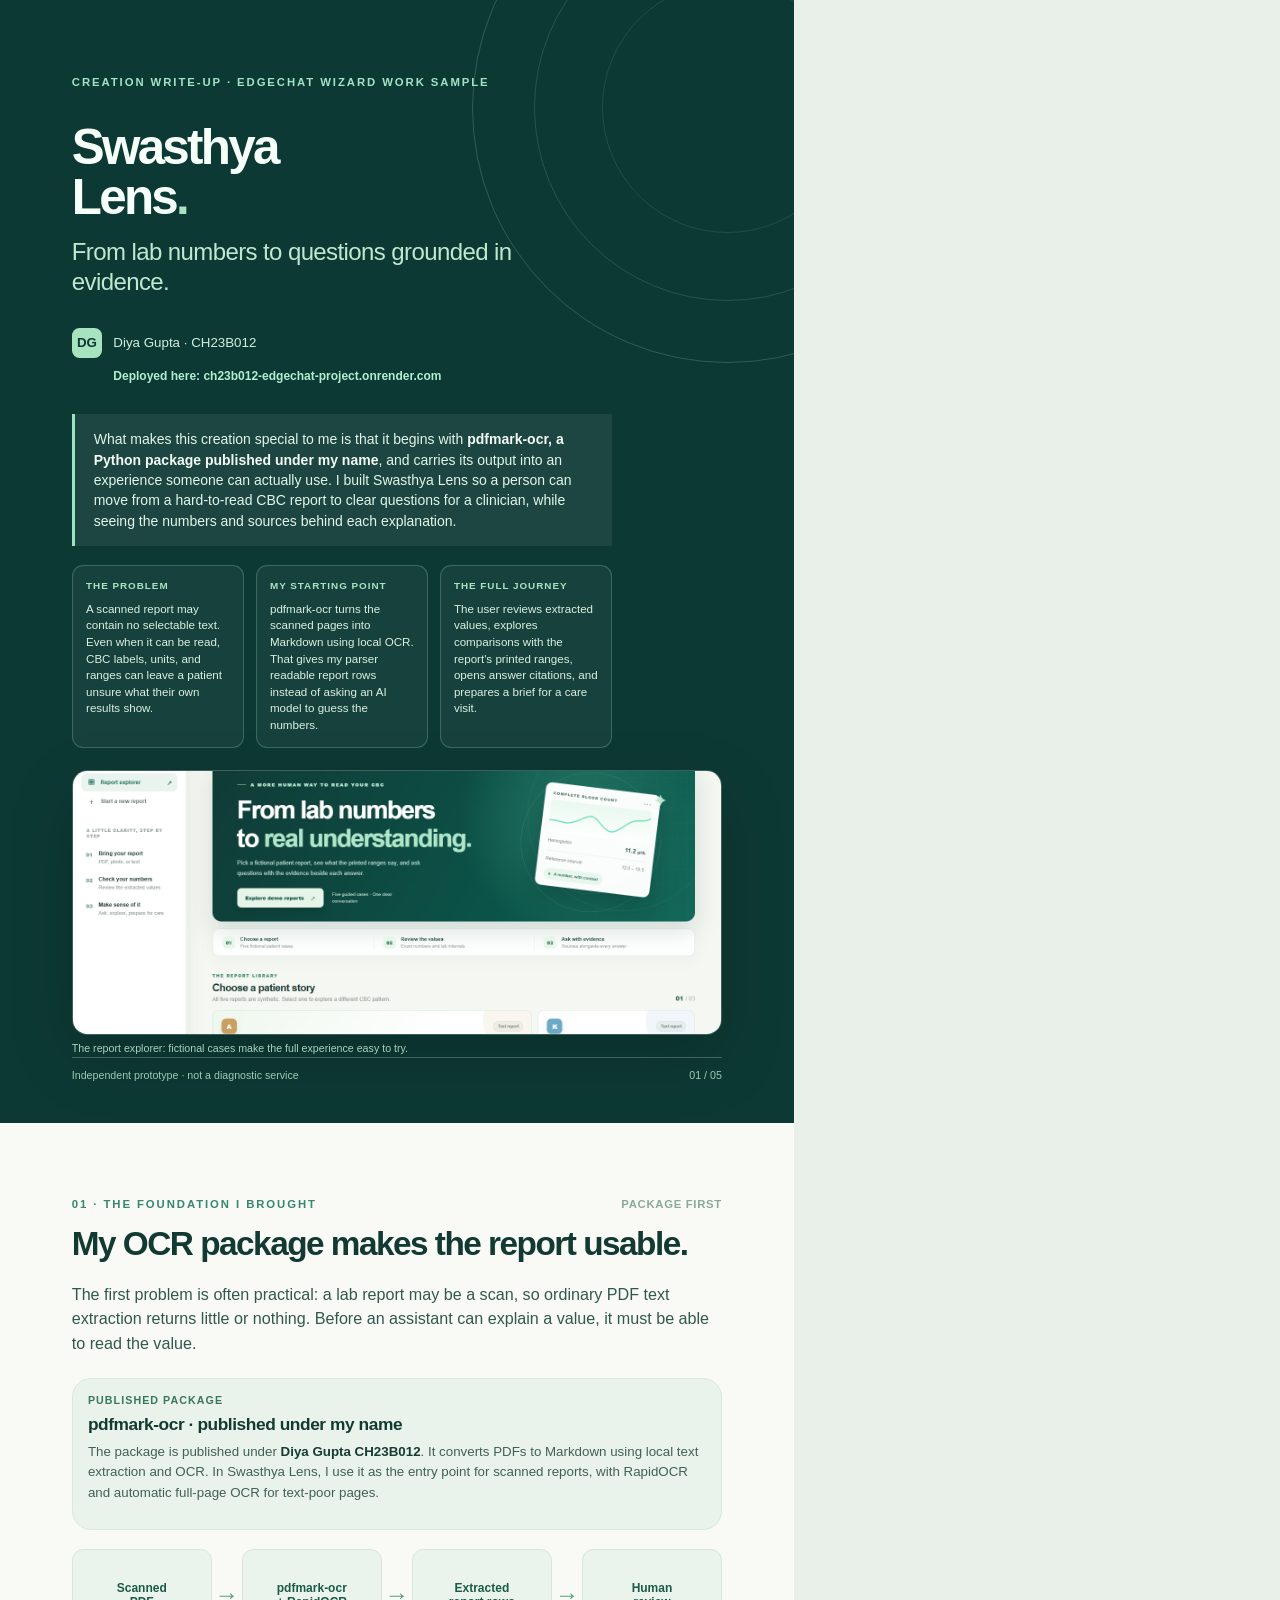
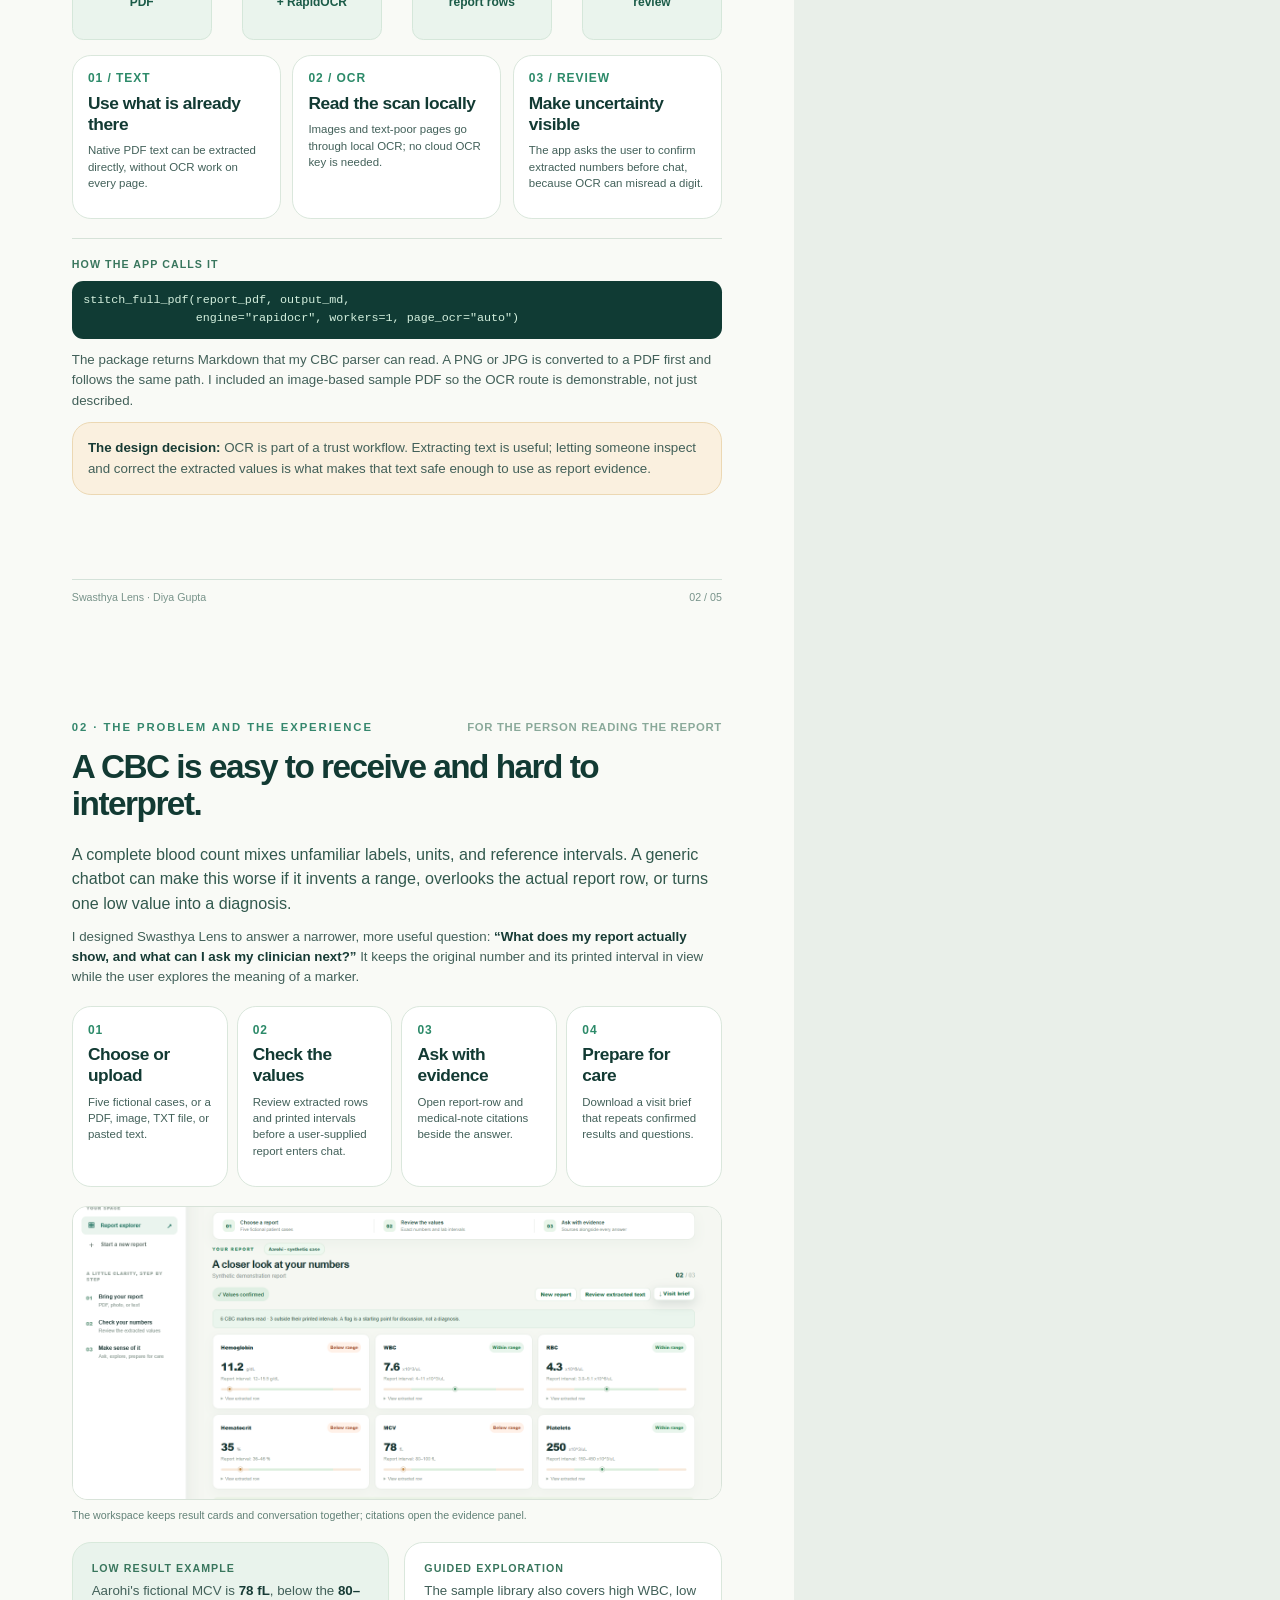
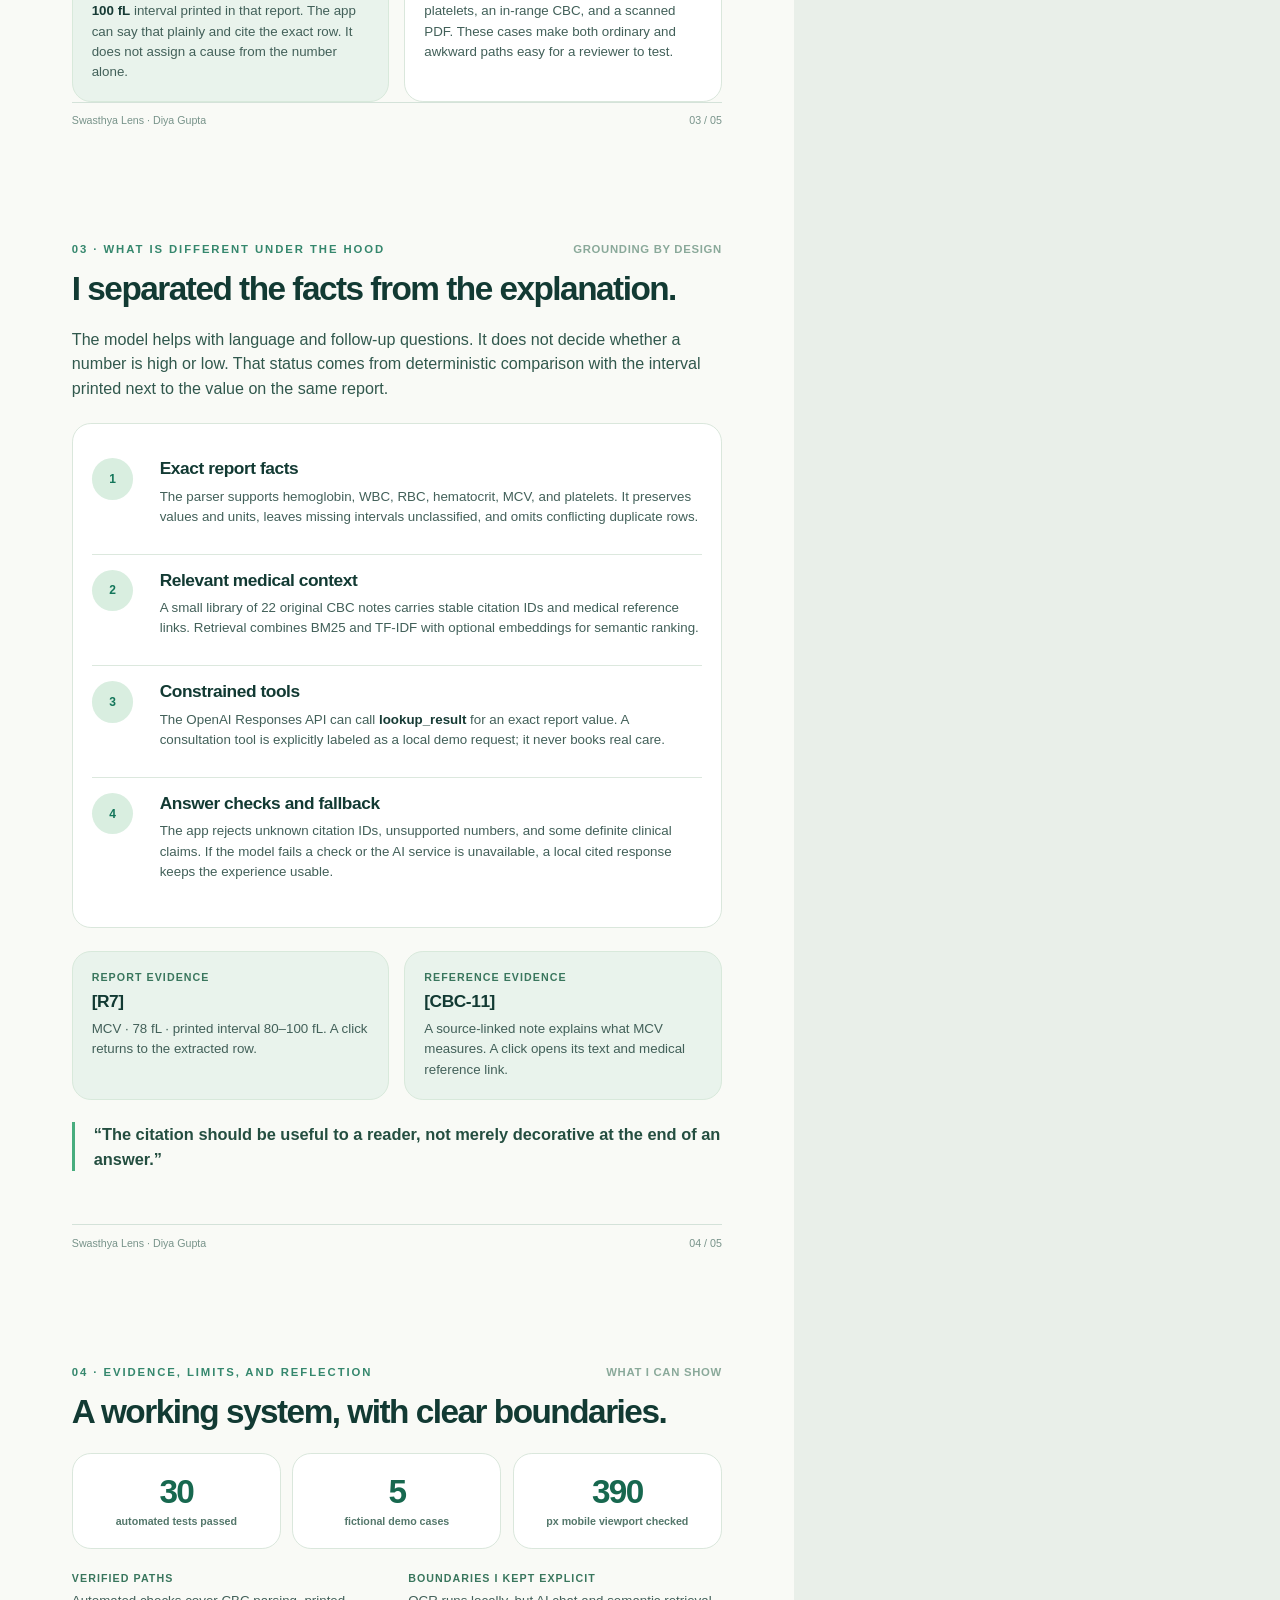
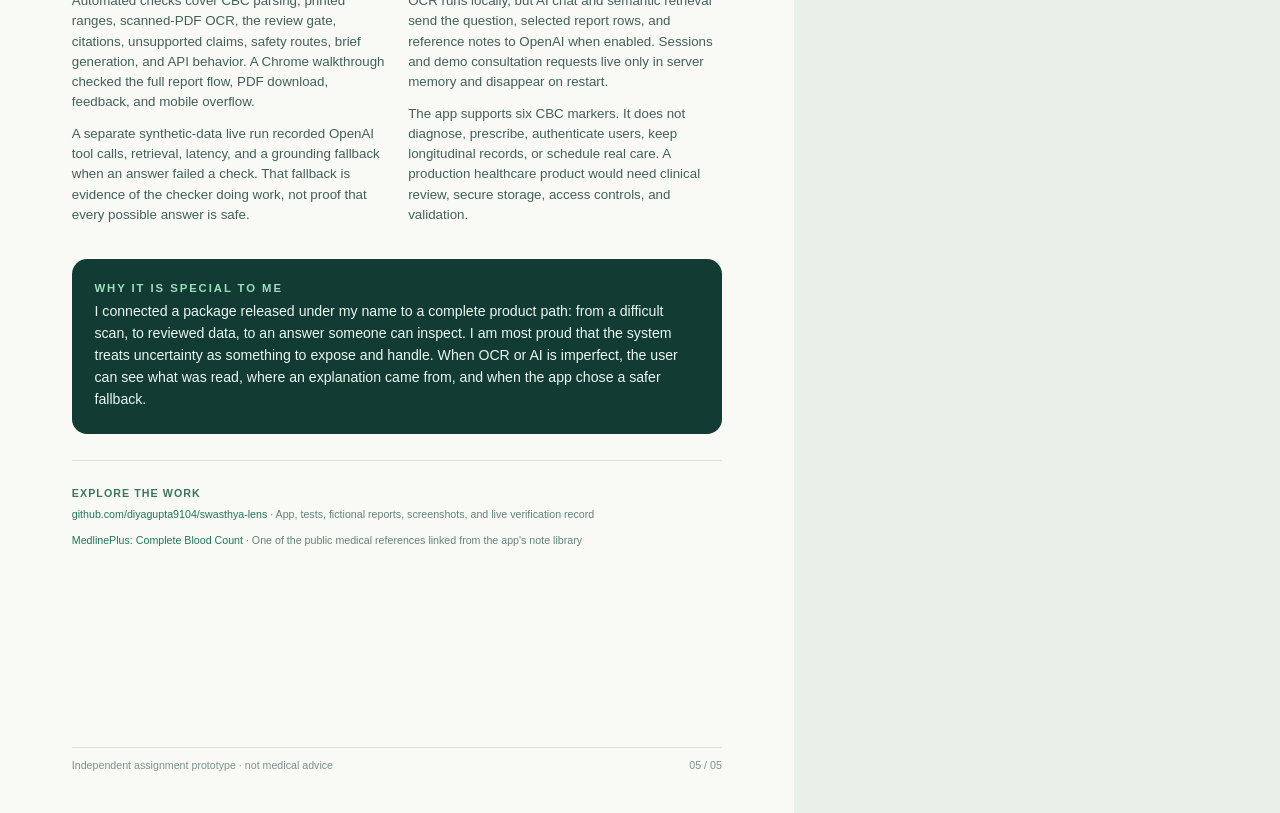
==== commit ea248acf: "Add live deployment link to project docs" ====
--- a/docs/creation_writeup.html
+++ b/docs/creation_writeup.html
@@ -47,6 +47,7 @@
   .cover-intro { max-width: 143mm; position: relative; z-index: 2; }
   .cover-sub { font-size: 18pt; font-weight: 500; line-height: 1.25; color: #c0e8d1; letter-spacing: -.025em; margin-top: 4mm; }
   .byline { display: flex; align-items: center; gap: 3mm; margin: 8mm 0 0; font-size: 10pt; color: #d3ecdd; }
+  .deployment-link { display: inline-block; margin: 3mm 0 0 11mm; color: #b3eed0; font-size: 9pt; font-weight: 700; }
   .byline-mark { width: 8mm; height: 8mm; display: inline-grid; place-items: center; background: #a8e3bf; color: #0d3934; border-radius: 2mm; font-weight: 900; }
   .cover-statement { margin: 8mm 0 0; padding: 4mm 5mm; border-left: 3px solid #9de2bd; background: rgba(255,255,255,.065); color: #e1f6e8; font-size: 10.5pt; line-height: 1.45; }
   .cover-points { display: grid; grid-template-columns: repeat(3, 1fr); gap: 3mm; margin-top: 5mm; }
@@ -93,6 +94,7 @@
     <h1>Swasthya<br>Lens<span style="color:#a8e4c1">.</span></h1>
     <div class="cover-sub">From lab numbers to questions grounded in evidence.</div>
     <div class="byline"><span class="byline-mark">DG</span> Diya Gupta · CH23B012</div>
+    <a class="deployment-link" href="https://ch23b012-edgechat-project.onrender.com">Deployed here: ch23b012-edgechat-project.onrender.com</a>
     <div class="cover-statement">What makes this creation special to me is that it begins with <strong>pdfmark-ocr, a Python package published under my name</strong>, and carries its output into an experience someone can actually use. I built Swasthya Lens so a person can move from a hard-to-read CBC report to clear questions for a clinician, while seeing the numbers and sources behind each explanation.</div>
     <div class="cover-points">
       <div class="cover-point"><b>The problem</b>A scanned report may contain no selectable text. Even when it can be read, CBC labels, units, and ranges can leave a patient unsure what their own results show.</div>
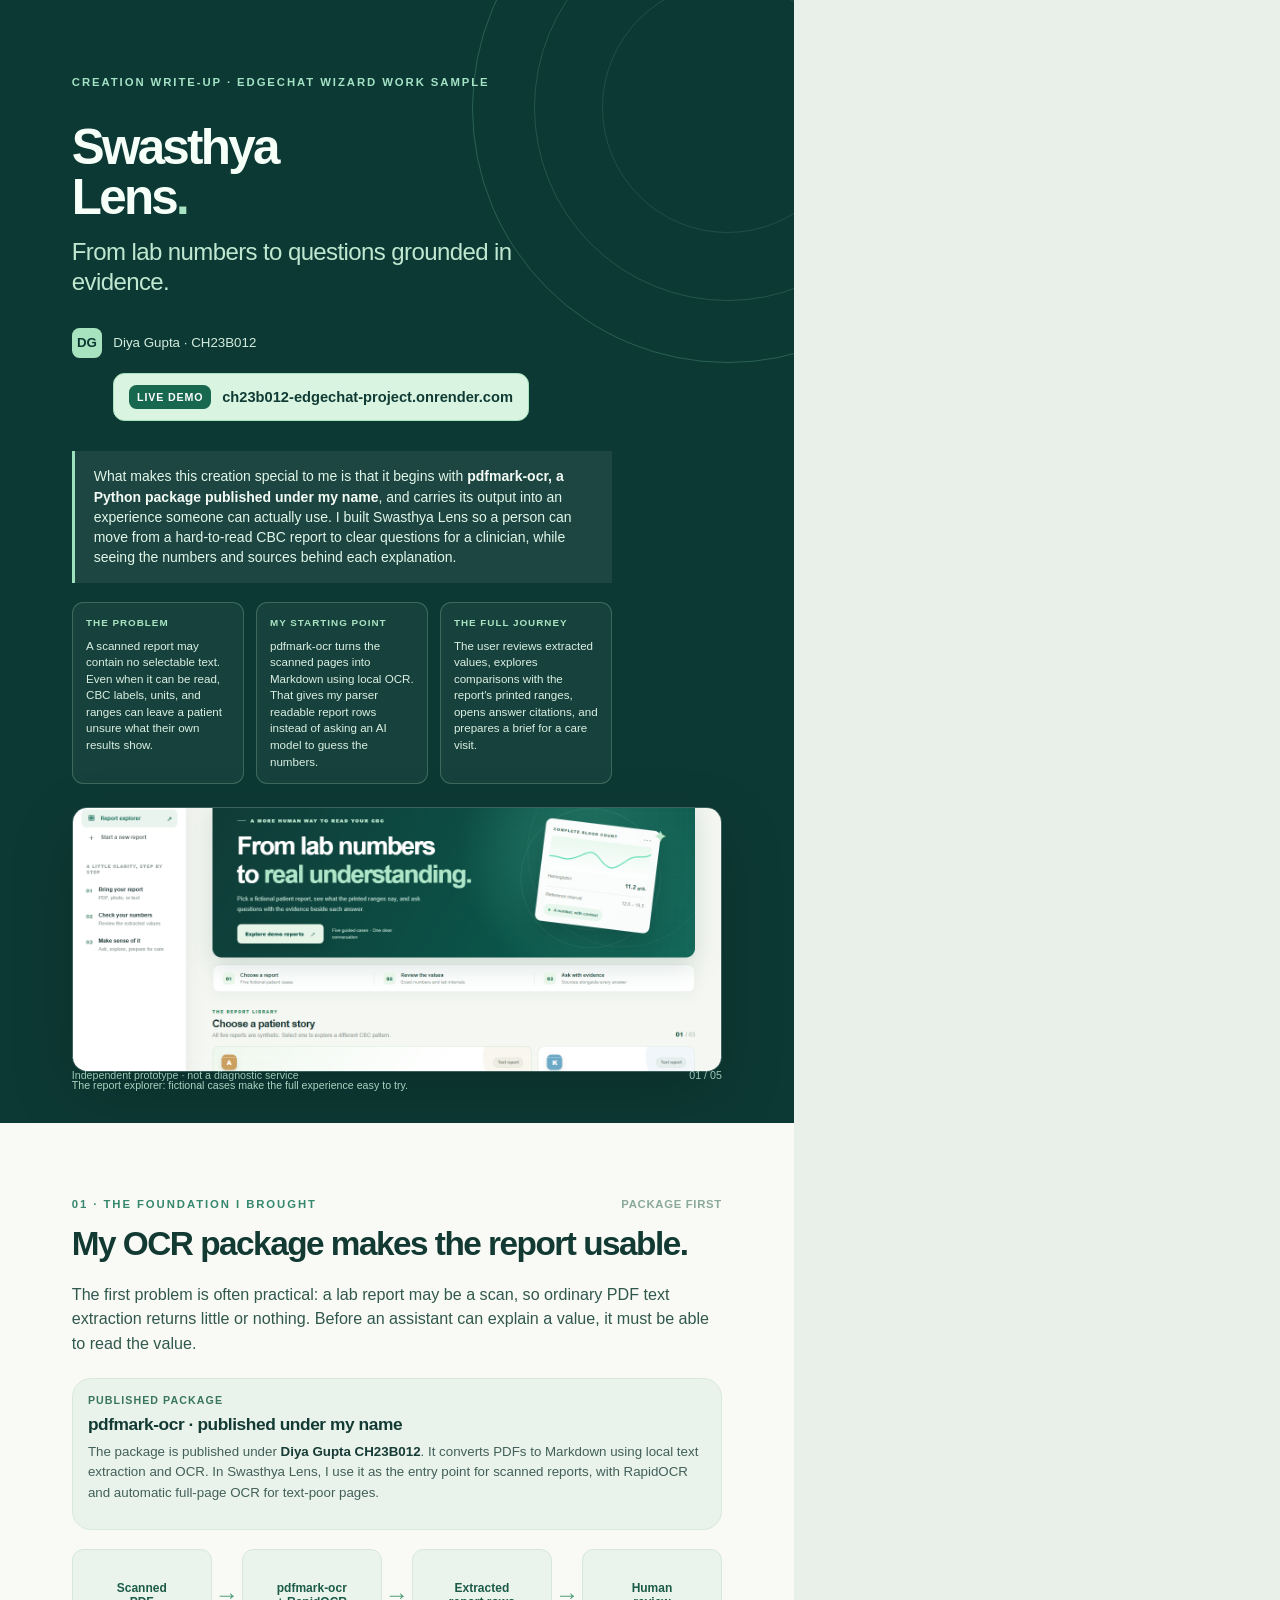
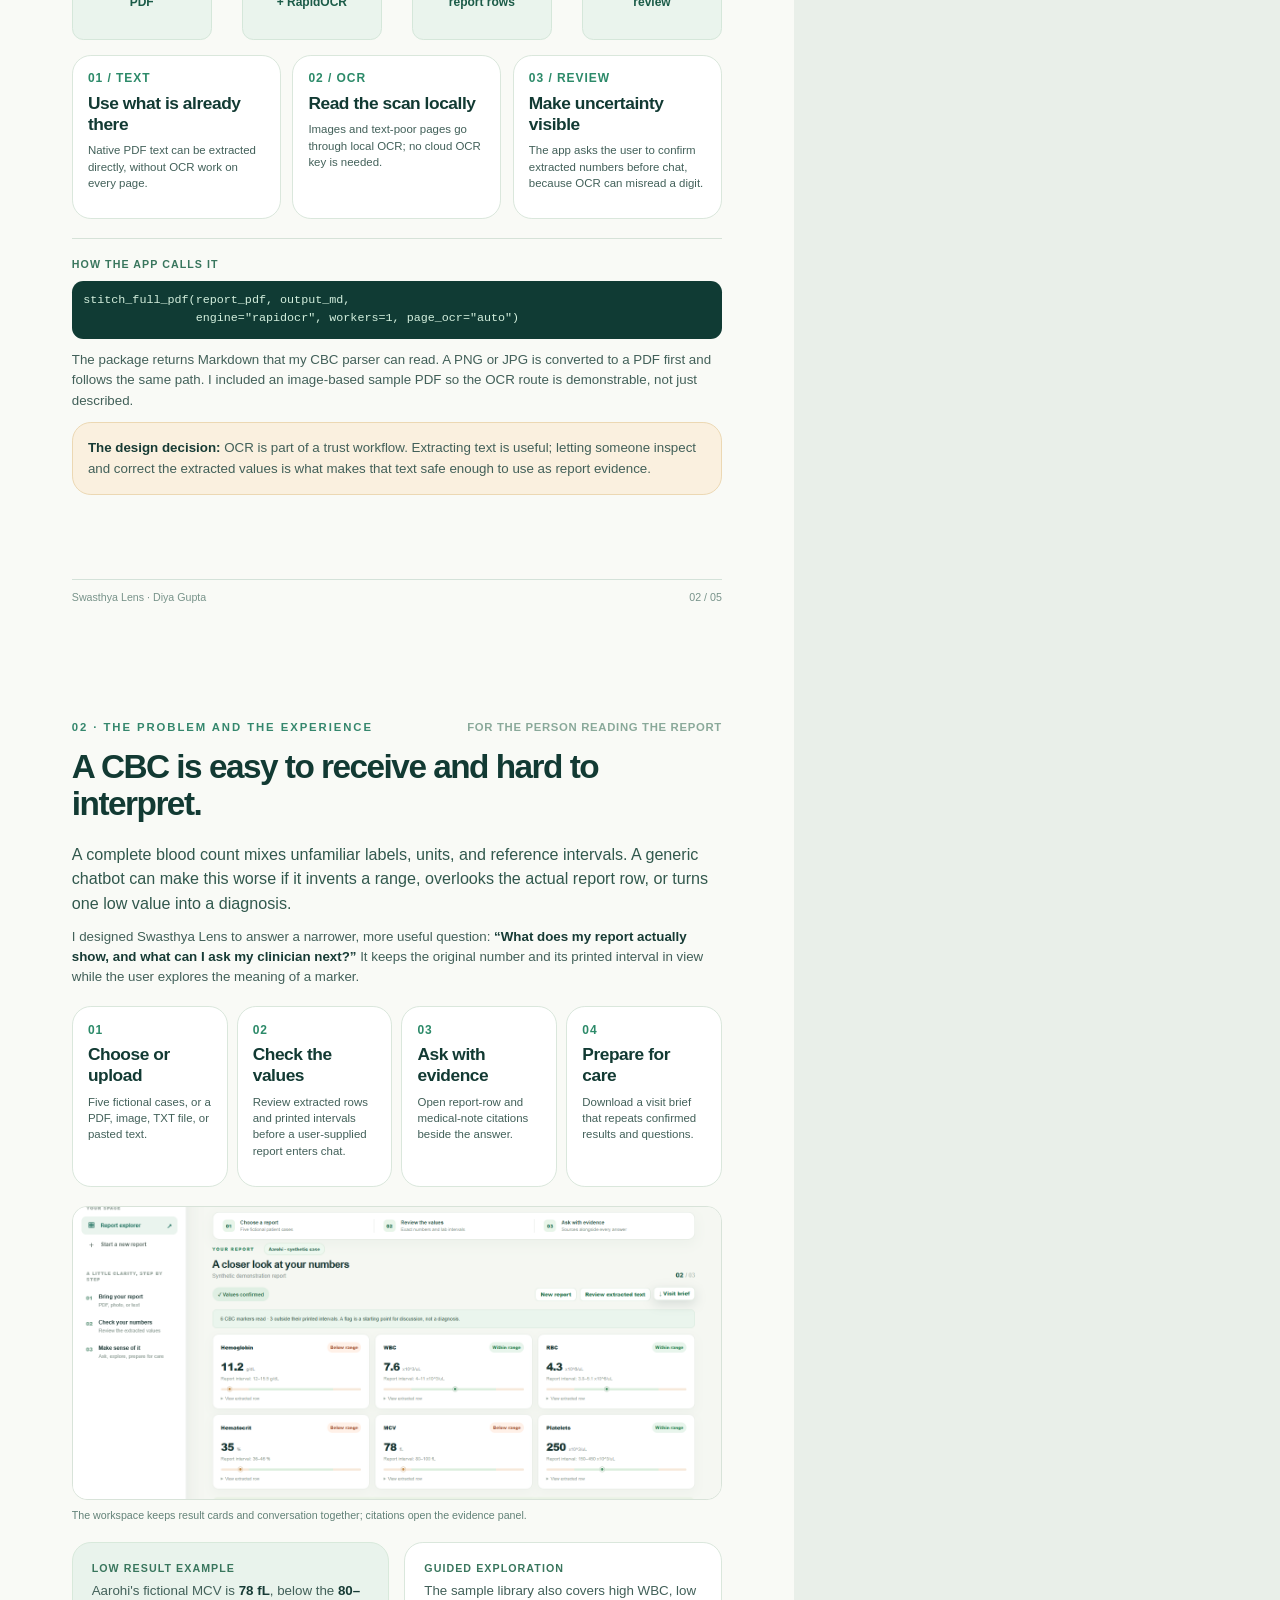
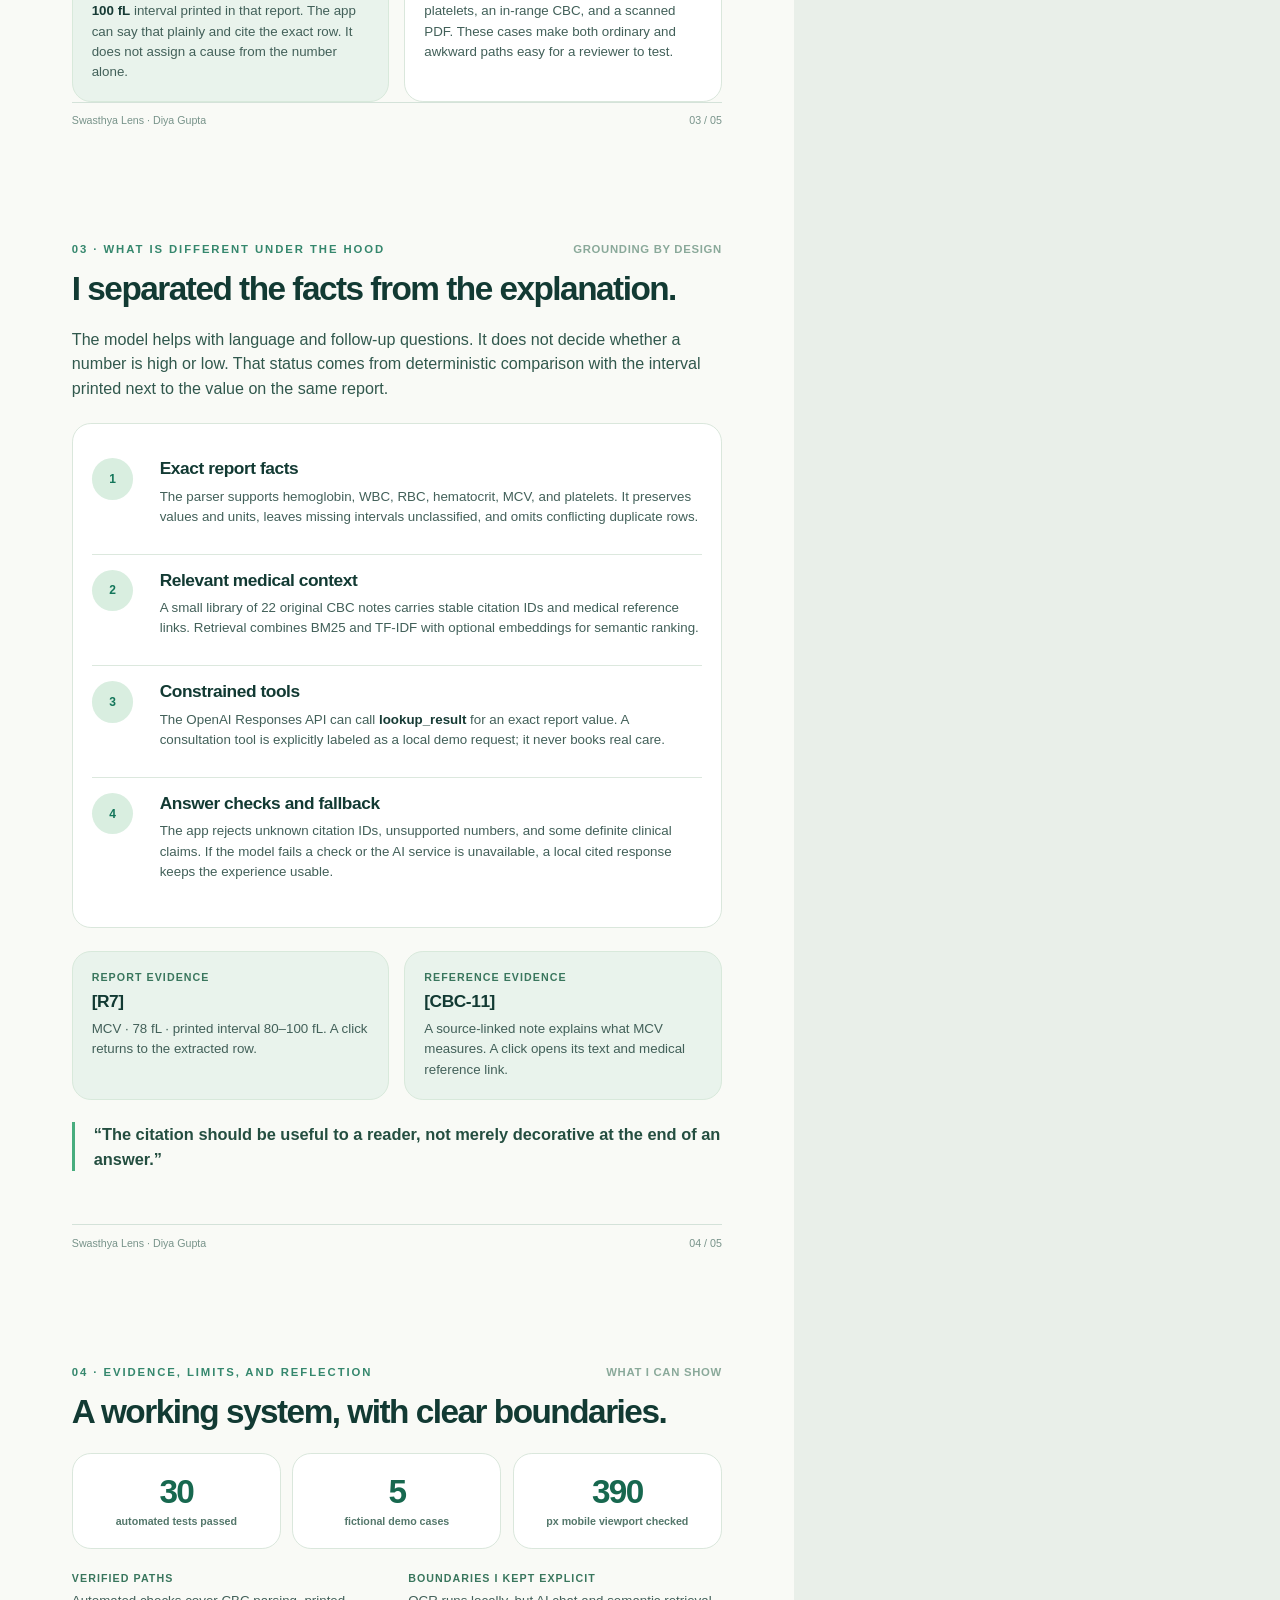
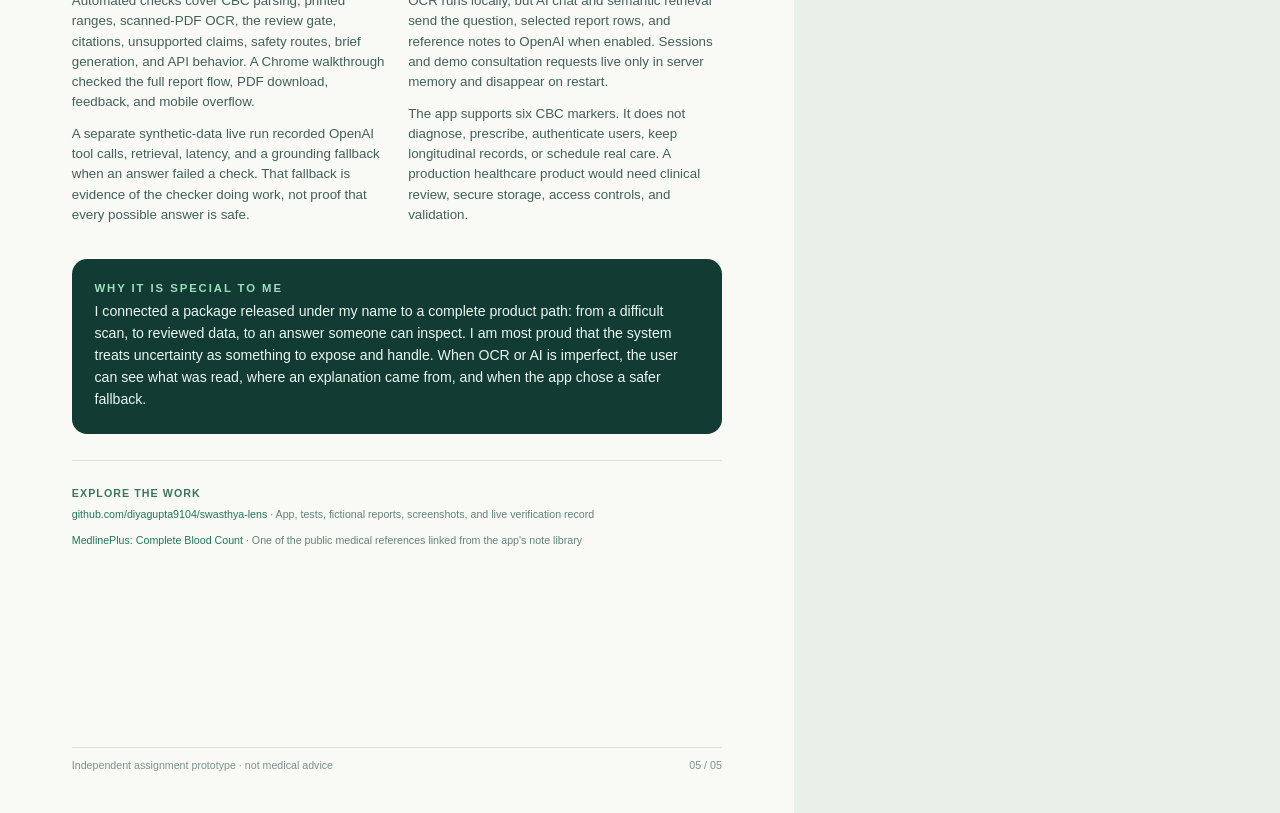
==== commit beb2e4b4: "Make deployment link prominent on PDF cover" ====
--- a/docs/creation_writeup.html
+++ b/docs/creation_writeup.html
@@ -47,7 +47,9 @@
   .cover-intro { max-width: 143mm; position: relative; z-index: 2; }
   .cover-sub { font-size: 18pt; font-weight: 500; line-height: 1.25; color: #c0e8d1; letter-spacing: -.025em; margin-top: 4mm; }
   .byline { display: flex; align-items: center; gap: 3mm; margin: 8mm 0 0; font-size: 10pt; color: #d3ecdd; }
-  .deployment-link { display: inline-block; margin: 3mm 0 0 11mm; color: #b3eed0; font-size: 9pt; font-weight: 700; }
+  .deployment-card { display: flex; align-items: center; gap: 3mm; width: fit-content; margin: 4mm 0 0 11mm; padding: 3mm 4mm; border: 1px solid #a8e3bf; border-radius: 3mm; background: #d9f5e2; color: #103b34; }
+  .deployment-label { padding: 1.5mm 2mm; border-radius: 2mm; background: #17684f; color: #fff; font-size: 8pt; font-weight: 900; letter-spacing: .08em; white-space: nowrap; }
+  .deployment-url { color: #103b34; font-size: 11pt; font-weight: 800; }
   .byline-mark { width: 8mm; height: 8mm; display: inline-grid; place-items: center; background: #a8e3bf; color: #0d3934; border-radius: 2mm; font-weight: 900; }
   .cover-statement { margin: 8mm 0 0; padding: 4mm 5mm; border-left: 3px solid #9de2bd; background: rgba(255,255,255,.065); color: #e1f6e8; font-size: 10.5pt; line-height: 1.45; }
   .cover-points { display: grid; grid-template-columns: repeat(3, 1fr); gap: 3mm; margin-top: 5mm; }
@@ -94,7 +96,7 @@
     <h1>Swasthya<br>Lens<span style="color:#a8e4c1">.</span></h1>
     <div class="cover-sub">From lab numbers to questions grounded in evidence.</div>
     <div class="byline"><span class="byline-mark">DG</span> Diya Gupta · CH23B012</div>
-    <a class="deployment-link" href="https://ch23b012-edgechat-project.onrender.com">Deployed here: ch23b012-edgechat-project.onrender.com</a>
+    <a class="deployment-card" href="https://ch23b012-edgechat-project.onrender.com"><span class="deployment-label">LIVE DEMO</span><span class="deployment-url">ch23b012-edgechat-project.onrender.com</span></a>
     <div class="cover-statement">What makes this creation special to me is that it begins with <strong>pdfmark-ocr, a Python package published under my name</strong>, and carries its output into an experience someone can actually use. I built Swasthya Lens so a person can move from a hard-to-read CBC report to clear questions for a clinician, while seeing the numbers and sources behind each explanation.</div>
     <div class="cover-points">
       <div class="cover-point"><b>The problem</b>A scanned report may contain no selectable text. Even when it can be read, CBC labels, units, and ranges can leave a patient unsure what their own results show.</div>
